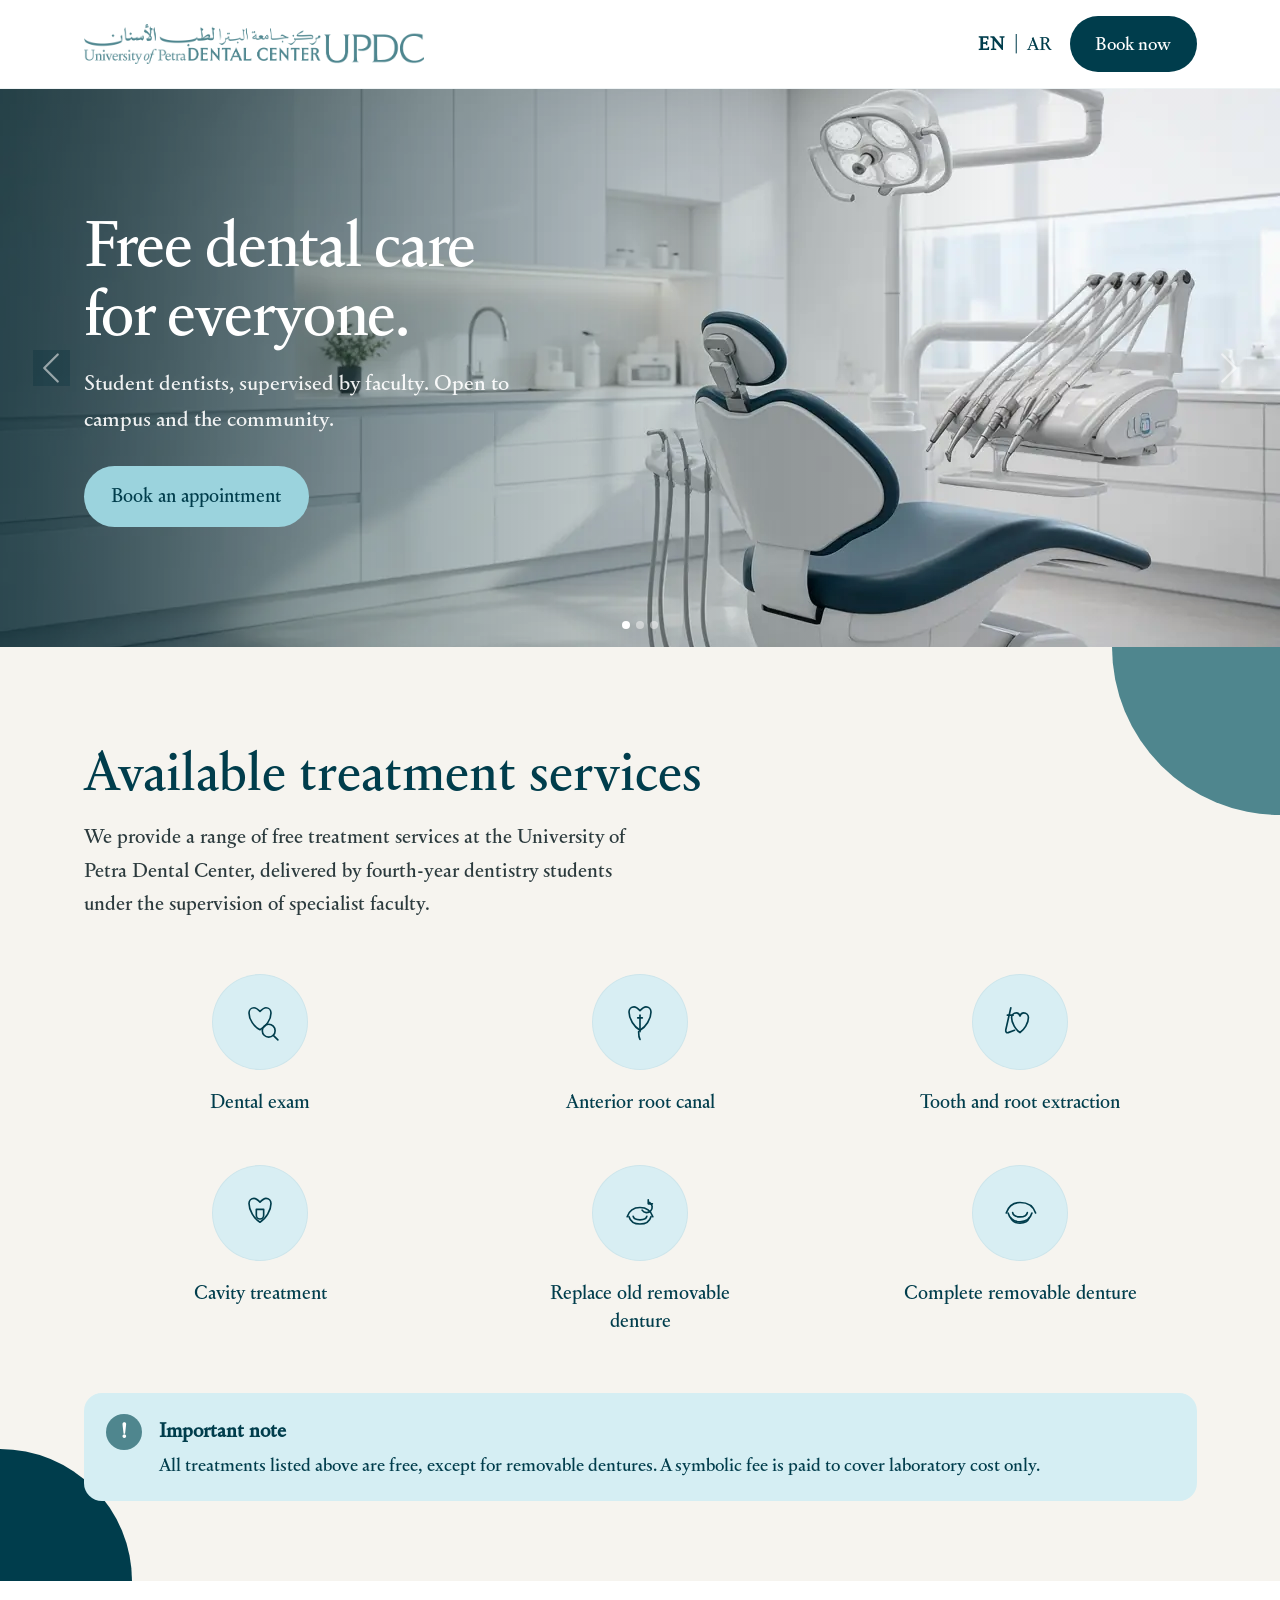
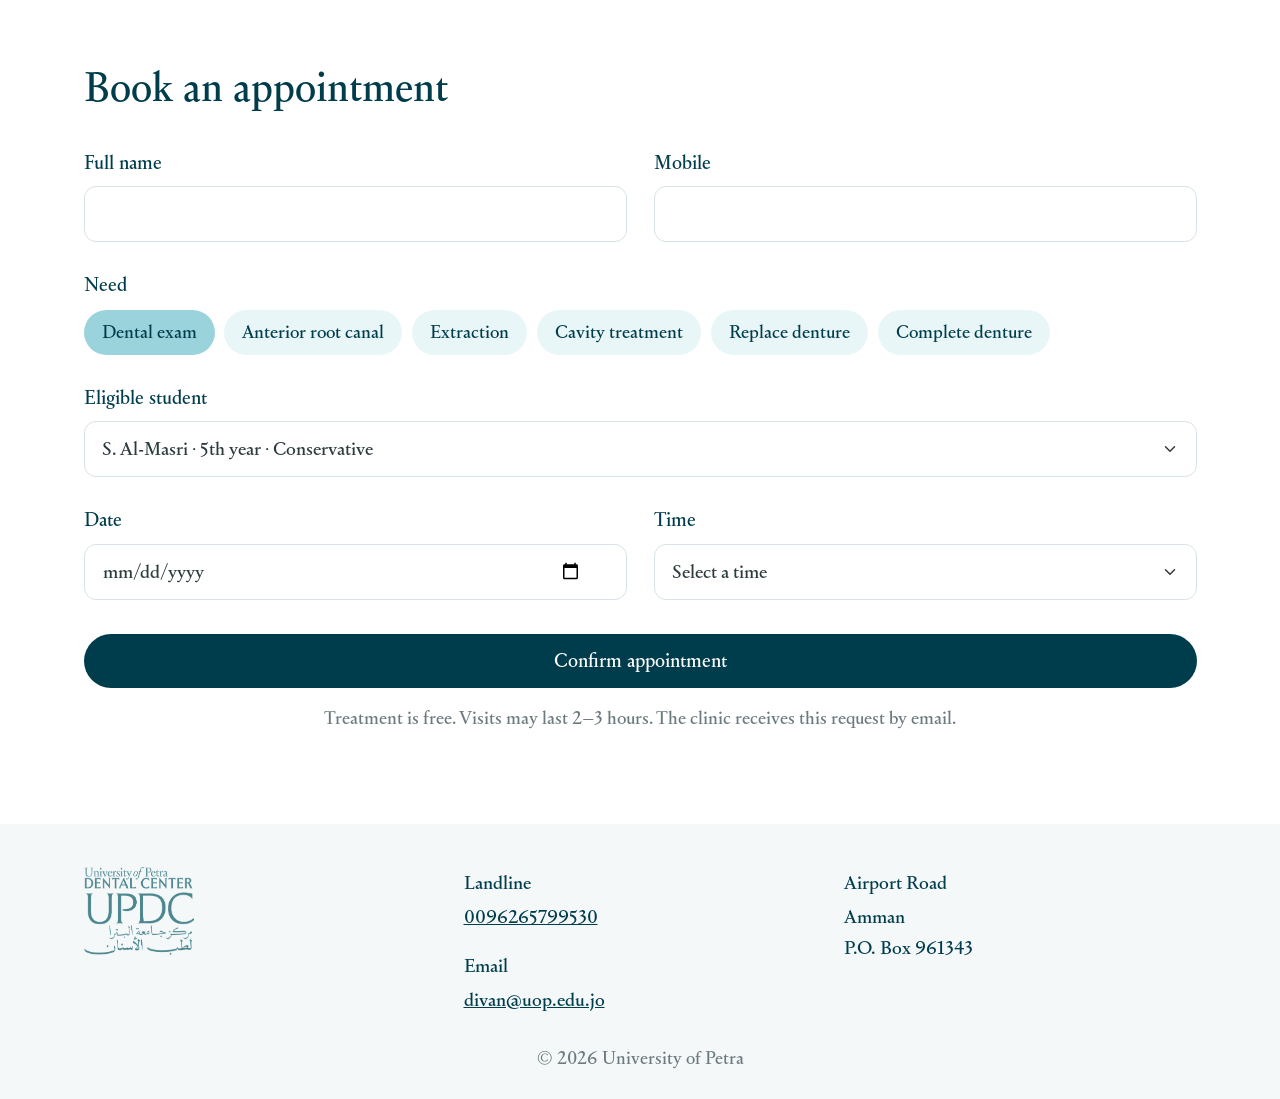
==== index.html @ 1d47e34f "Add clinic services section and send bookings to the faculty inbox." ====
<!DOCTYPE html>
<html lang="en">
  <head>
    <meta charset="utf-8" />
    <meta name="viewport" content="width=device-width, initial-scale=1" />
    <title>University of Petra Dental Center | Book a free appointment</title>
    <meta
      name="description"
      content="Book a free appointment at the University of Petra Dental Center. Eligible dentistry students treat patients under faculty supervision."
    />
    <link rel="icon" href="assets/images/favicon.png" type="image/png" />
    <link rel="preload" as="image" href="assets/images/slide-1.webp" type="image/webp" />
    <link rel="preload" as="font" href="assets/fonts/A2Mazarin-Regular.otf" type="font/otf" crossorigin />
    <link rel="stylesheet" href="vendor/bootstrap.min.css" />
    <link rel="stylesheet" href="css/style.css" />
  </head>
  <body>
    <a class="visually-hidden-focusable" href="#book">Skip to booking</a>
    <header class="site-header">
      <div class="container header-inner d-flex align-items-center justify-content-between gap-3">
        <a class="brand" href="index.html" aria-label="University of Petra Dental Center">
          <img src="assets/images/logo-wide.png" width="340" height="40" alt="UPDC University of Petra Dental Center" />
        </a>
        <div class="d-flex align-items-center gap-3">
          <nav class="lang-switch" aria-label="Language">
            <a href="index.html" hreflang="en" aria-current="true">EN</a>
            <span aria-hidden="true">|</span>
            <a href="ar/index.html" hreflang="ar" lang="ar">AR</a>
          </nav>
          <a class="btn-book" href="#book">Book now</a>
        </div>
      </div>
    </header>

    <section class="hero" aria-label="Clinic highlights">
      <div id="clinicSlider" class="carousel slide" data-bs-ride="carousel" data-bs-interval="6500">
        <div class="carousel-indicators">
          <button type="button" data-bs-target="#clinicSlider" data-bs-slide-to="0" class="active" aria-current="true" aria-label="Slide 1"></button>
          <button type="button" data-bs-target="#clinicSlider" data-bs-slide-to="1" aria-label="Slide 2"></button>
          <button type="button" data-bs-target="#clinicSlider" data-bs-slide-to="2" aria-label="Slide 3"></button>
        </div>
        <div class="carousel-inner">
          <div class="carousel-item active">
            <div class="hero-slide">
              <picture>
                <source srcset="assets/images/slide-1.webp" type="image/webp" />
                <img src="assets/images/slide-1.jpg" width="1280" height="720" alt="Dental chair in the University of Petra training clinic" fetchpriority="high" />
              </picture>
            </div>
          </div>
          <div class="carousel-item">
            <div class="hero-slide">
              <picture>
                <source srcset="assets/images/slide-2.webp" type="image/webp" />
                <img src="assets/images/slide-2.jpg" width="1280" height="720" alt="Teaching clinic with a row of dental chairs" loading="lazy" />
              </picture>
            </div>
          </div>
          <div class="carousel-item">
            <div class="hero-slide">
              <picture>
                <source srcset="assets/images/slide-3.webp" type="image/webp" />
                <img src="assets/images/slide-3.jpg" width="1280" height="720" alt="Close view of a modern dental treatment bay" loading="lazy" />
              </picture>
            </div>
          </div>
        </div>
        <button class="carousel-control-prev" type="button" data-bs-target="#clinicSlider" data-bs-slide="prev">
          <span class="carousel-control-prev-icon" aria-hidden="true"></span>
          <span class="visually-hidden">Previous</span>
        </button>
        <button class="carousel-control-next" type="button" data-bs-target="#clinicSlider" data-bs-slide="next">
          <span class="carousel-control-next-icon" aria-hidden="true"></span>
          <span class="visually-hidden">Next</span>
        </button>
      </div>
      <div class="hero-overlay" aria-hidden="true"></div>
      <div class="hero-copy">
        <div class="container">
          <h1>Free dental care for everyone.</h1>
          <p>Student dentists, supervised by faculty. Open to campus and the community.</p>
          <div class="hero-actions">
            <a class="btn-ice" href="#book">Book an appointment</a>
          </div>
        </div>
      </div>
    </section>

    <section class="services" id="services" aria-labelledby="servicesTitle">
      <div class="container">
        <h2 class="services-title" id="servicesTitle">Available treatment services</h2>
        <p class="services-lead">
          We provide a range of free treatment services at the University of Petra Dental Center,
          delivered by fourth-year dentistry students under the supervision of specialist faculty.
        </p>
        <div class="row g-4">
          <div class="col-6 col-md-4">
            <article class="service-card">
              <div class="service-icon" aria-hidden="true">
                <svg viewBox="0 0 48 48" fill="none" stroke="currentColor" stroke-width="1.8" stroke-linecap="round" stroke-linejoin="round">
                  <path d="M17.5 8.5c-3.1 0-5.5 2.5-5.5 5.6 0 7 5.4 15.2 12 18.4 6.6-3.2 12-11.4 12-18.4 0-3.1-2.4-5.6-5.5-5.6-2.3 0-3.8 1.3-6.5 4-2.7-2.7-4.2-4-6.5-4z" />
                  <circle cx="33.5" cy="33.5" r="7" />
                  <path d="m38.5 38.5 5 5" />
                </svg>
              </div>
              <h3>Dental exam</h3>
            </article>
          </div>
          <div class="col-6 col-md-4">
            <article class="service-card">
              <div class="service-icon" aria-hidden="true">
                <svg viewBox="0 0 48 48" fill="none" stroke="currentColor" stroke-width="1.8" stroke-linecap="round" stroke-linejoin="round">
                  <path d="M17.5 7.5c-3.1 0-5.5 2.5-5.5 5.6 0 7.4 5.6 16.4 12 19.9 6.4-3.5 12-12.5 12-19.9 0-3.1-2.4-5.6-5.5-5.6-2.3 0-3.8 1.3-6.5 4-2.7-2.7-4.2-4-6.5-4z" />
                  <path d="M24 16.5v18" />
                  <path d="M21.5 19.5h5" />
                  <path d="M22.5 34.5c0 3.2.4 6.5 1.5 8.5" />
                </svg>
              </div>
              <h3>Anterior root canal</h3>
            </article>
          </div>
          <div class="col-6 col-md-4">
            <article class="service-card">
              <div class="service-icon" aria-hidden="true">
                <svg viewBox="0 0 48 48" fill="none" stroke="currentColor" stroke-width="1.8" stroke-linecap="round" stroke-linejoin="round">
                  <path d="M20 14c-3 0-5.2 2.3-5.2 5.2 0 6.2 4.6 13.4 9.2 16.3 4.6-2.9 9.2-10.1 9.2-16.3 0-2.9-2.2-5.2-5.2-5.2-2 0-3.4 1.1-4 3.5-.6-2.4-2-3.5-4-3.5z" />
                  <path d="M14 8.5 8.5 32.5c-.5 2.2.8 3.5 2.6 3.1L18 33" />
                  <path d="M10.2 16.5h6.3" />
                </svg>
              </div>
              <h3>Tooth and root extraction</h3>
            </article>
          </div>
          <div class="col-6 col-md-4">
            <article class="service-card">
              <div class="service-icon" aria-hidden="true">
                <svg viewBox="0 0 48 48" fill="none" stroke="currentColor" stroke-width="1.8" stroke-linecap="round" stroke-linejoin="round">
                  <path d="M17.5 8c-3.1 0-5.5 2.5-5.5 5.6 0 7.4 5.6 16.8 12 20.4 6.4-3.6 12-13 12-20.4C36 10.5 33.6 8 30.5 8c-2.3 0-3.8 1.3-6.5 4.1C21.3 9.3 19.8 8 17.5 8z" />
                  <path d="M20 20h8v6.5a4 4 0 0 1-8 0V20z" />
                </svg>
              </div>
              <h3>Cavity treatment</h3>
            </article>
          </div>
          <div class="col-6 col-md-4">
            <article class="service-card">
              <div class="service-icon" aria-hidden="true">
                <svg viewBox="0 0 48 48" fill="none" stroke="currentColor" stroke-width="1.8" stroke-linecap="round" stroke-linejoin="round">
                  <path d="M10 28c2.2-6.5 6.2-10 14-10s11.8 3.5 14 10" />
                  <path d="M12 28c1.4 4.8 4.6 8 12 8s10.6-3.2 12-8" />
                  <path d="M16.5 27.5c.4 2.4 2.2 4 7.5 4s7.1-1.6 7.5-4" />
                  <path d="M34.5 12.5a6 6 0 1 1-8.2 8.4" />
                  <path d="M33 9.5v4.5h4.5" />
                </svg>
              </div>
              <h3>Replace old removable denture</h3>
            </article>
          </div>
          <div class="col-6 col-md-4">
            <article class="service-card">
              <div class="service-icon" aria-hidden="true">
                <svg viewBox="0 0 48 48" fill="none" stroke="currentColor" stroke-width="1.8" stroke-linecap="round" stroke-linejoin="round">
                  <path d="M9 24c2.4-7.4 7-11.5 15-11.5S38.6 16.6 41 24" />
                  <path d="M11 24c1.6 5.6 5.2 9.5 13 9.5s11.4-3.9 13-9.5" />
                  <path d="M16 23.5c.5 2.8 2.6 4.7 8 4.7s7.5-1.9 8-4.7" />
                  <path d="M14 29.5c1.2 3.3 4.2 5.5 10 5.5s8.8-2.2 10-5.5" />
                </svg>
              </div>
              <h3>Complete removable denture</h3>
            </article>
          </div>
        </div>
        <aside class="services-note" role="note">
          <span class="note-mark" aria-hidden="true">!</span>
          <div>
            <strong>Important note</strong>
            <p>All treatments listed above are free, except for removable dentures. A symbolic fee is paid to cover laboratory cost only.</p>
          </div>
        </aside>
      </div>
    </section>

    <section class="book" id="book">
      <div class="container">
        <h2>Book an appointment</h2>
        <form id="booking-form" class="needs-validation" novalidate>
          <input class="visually-hidden" type="text" name="_honey" tabindex="-1" autocomplete="off" aria-hidden="true" />
          <div class="row g-4">
            <div class="col-md-6">
              <label class="form-label" for="fullName">Full name</label>
              <input class="form-control" id="fullName" name="fullName" type="text" autocomplete="name" required />
              <div class="invalid-feedback">Please enter your full name.</div>
            </div>
            <div class="col-md-6">
              <label class="form-label" for="mobile">Mobile</label>
              <input class="form-control" id="mobile" name="mobile" type="tel" inputmode="tel" autocomplete="tel" required />
              <div class="invalid-feedback">Please enter a mobile number.</div>
            </div>
            <div class="col-12">
              <p class="form-label mb-2">Need</p>
              <div class="need-group" role="radiogroup" aria-label="Treatment need">
                <label class="need-chip">
                  <input type="radio" name="need" value="exam" checked />
                  <span>Dental exam</span>
                </label>
                <label class="need-chip">
                  <input type="radio" name="need" value="rootcanal" />
                  <span>Anterior root canal</span>
                </label>
                <label class="need-chip">
                  <input type="radio" name="need" value="extraction" />
                  <span>Extraction</span>
                </label>
                <label class="need-chip">
                  <input type="radio" name="need" value="cavities" />
                  <span>Cavity treatment</span>
                </label>
                <label class="need-chip">
                  <input type="radio" name="need" value="denture_replace" />
                  <span>Replace denture</span>
                </label>
                <label class="need-chip">
                  <input type="radio" name="need" value="denture_full" />
                  <span>Complete denture</span>
                </label>
              </div>
              <p class="denture-note" id="denture-note" hidden>
                Removable dentures are not fully free. A symbolic laboratory fee applies.
              </p>
            </div>
            <div class="col-12">
              <label class="form-label" for="student">Eligible student</label>
              <select class="form-select" id="student" name="student" required></select>
            </div>
            <div class="col-md-6">
              <label class="form-label" for="date">Date</label>
              <input class="form-control" id="date" name="date" type="date" required />
              <div class="invalid-feedback">Please choose a date.</div>
            </div>
            <div class="col-md-6">
              <label class="form-label" for="time">Time</label>
              <select class="form-select" id="time" name="time" required>
                <option value="">Select a time</option>
                <option>09:30</option>
                <option>11:00</option>
                <option>12:30</option>
                <option>13:30</option>
                <option>15:00</option>
              </select>
              <div class="invalid-feedback">Please choose a time.</div>
            </div>
            <div class="col-12">
              <button class="btn-confirm" type="submit">Confirm appointment</button>
              <p class="form-note">Treatment is free. Visits may last 2–3 hours. The clinic receives this request by email.</p>
              <p class="submit-error" id="submit-error" hidden>
                We could not send the request. Please call the clinic on 0096265799530.
              </p>
            </div>
          </div>
        </form>
      </div>
    </section>

    <footer class="site-footer">
      <div class="container">
        <div class="row gy-4 align-items-start">
          <div class="col-md-4">
            <img class="footer-logo" src="assets/images/logo-lockup.png" width="140" height="111" alt="UPDC" />
          </div>
          <div class="col-md-4">
            <span class="footer-label">Landline</span>
            <a href="tel:+96265799530">0096265799530</a><br />
            <span class="footer-label mt-3">Email</span>
            <a href="mailto:divan@uop.edu.jo">divan@uop.edu.jo</a>
          </div>
          <div class="col-md-4">
            <span class="footer-label">Airport Road</span>
            Amman<br />
            P.O. Box 961343
          </div>
        </div>
        <p class="footer-copy">© <span data-year>2026</span> University of Petra</p>
      </div>
    </footer>

    <div class="modal fade success-modal" id="successModal" tabindex="-1" aria-labelledby="successTitle" aria-hidden="true">
      <div class="modal-dialog modal-dialog-centered">
        <div class="modal-content">
          <div class="modal-body">
            <div class="success-mark" aria-hidden="true">
              <svg viewBox="0 0 48 48" fill="none" stroke="currentColor" stroke-width="2.4" stroke-linecap="round" stroke-linejoin="round">
                <circle cx="24" cy="24" r="16" />
                <path d="m16.5 24.5 5 5 10-11" />
              </svg>
            </div>
            <h2 id="successTitle">Your appointment is set</h2>
            <p>The clinic will contact you to confirm the appointment.</p>
            <button class="btn-success-close" type="button" data-bs-dismiss="modal">Done</button>
          </div>
        </div>
      </div>
    </div>

    <script src="vendor/bootstrap.bundle.min.js" defer></script>
    <script src="js/main.js" defer></script>
  </body>
</html>
---- css/style.css ----
:root {
  --teal: #4f868e;
  --teal-deep: #003d4c;
  --ice: #9bd3dd;
  --ice-soft: #e8f6f8;
  --ink: #161616;
  --text: #2b3a3d;
  --muted: #6b7a7e;
  --line: #d7e3e6;
  --paper: #ffffff;
  --wash: #f4f8f9;
  --radius: 999px;
  --shadow: 0 10px 30px rgba(0, 61, 76, 0.08);
  --header-h: 88px;
  --font: "A2 Mazarin", "Segoe UI", Tahoma, sans-serif;
  --serif: "A2 Mazarin", Georgia, "Times New Roman", serif;
  --arabic: "29LT Idris", "Helvetica Neue LT Arabic", Tahoma, sans-serif;
}

@font-face {
  font-family: "A2 Mazarin";
  src: url("../assets/fonts/A2Mazarin-Regular.otf") format("opentype");
  font-weight: 400;
  font-style: normal;
  font-display: swap;
}

@font-face {
  font-family: "A2 Mazarin";
  src: url("../assets/fonts/A2Mazarin-LightItalic.otf") format("opentype");
  font-weight: 300;
  font-style: italic;
  font-display: swap;
}

@font-face {
  font-family: "29LT Idris";
  src: url("../assets/fonts/29LTIdris-Light.ttf") format("truetype");
  font-weight: 300;
  font-style: normal;
  font-display: swap;
}

*,
*::before,
*::after {
  box-sizing: border-box;
}

html {
  scroll-behavior: smooth;
  font-size: 18px;
}

body {
  margin: 0;
  color: var(--text);
  background: var(--paper);
  font-family: var(--font);
  font-size: 1.05rem;
  line-height: 1.65;
}

[dir="rtl"] body,
[dir="rtl"] {
  font-family: var(--arabic), var(--font);
}

img {
  max-width: 100%;
  height: auto;
}

a {
  color: inherit;
}

.site-header {
  position: sticky;
  top: 0;
  z-index: 40;
  min-height: var(--header-h);
  background: #fff;
  border-bottom: 1px solid #eef3f4;
}

.header-inner {
  min-height: var(--header-h);
}

.brand {
  display: inline-flex;
  align-items: center;
  text-decoration: none;
}

.brand img {
  height: 40px;
  width: auto;
  max-width: min(420px, 52vw);
  display: block;
  object-fit: contain;
}

.lang-switch {
  display: inline-flex;
  align-items: center;
  gap: 0.45rem;
  color: var(--teal-deep);
  font-size: 1.02rem;
  letter-spacing: 0.04em;
}

.lang-switch a {
  text-decoration: none;
  color: var(--teal-deep);
}

.lang-switch a[aria-current="true"] {
  font-weight: 600;
}

.btn-book {
  background: var(--teal-deep);
  color: #fff;
  border: 0;
  border-radius: var(--radius);
  padding: 0.72rem 1.4rem;
  font-size: 1.02rem;
  text-decoration: none;
  display: inline-flex;
  align-items: center;
  justify-content: center;
  white-space: nowrap;
}

.btn-book:hover,
.btn-book:focus {
  background: #002833;
  color: #fff;
}

.btn-ice {
  background: var(--ice);
  color: var(--teal-deep);
  border: 0;
  border-radius: var(--radius);
  padding: 0.8rem 1.55rem;
  font-size: 1.08rem;
  text-decoration: none;
  display: inline-flex;
}

.btn-ice:hover {
  background: #b7e0e7;
  color: var(--teal-deep);
}

.btn-deep {
  background: var(--teal-deep);
  color: #fff;
  border: 0;
  border-radius: var(--radius);
  padding: 0.75rem 1.4rem;
  text-decoration: none;
  display: inline-flex;
}

.btn-deep:hover {
  background: #002833;
  color: #fff;
}

.hero {
  position: relative;
  color: #fff;
  background: var(--teal-deep);
}

.hero-slide {
  min-height: clamp(420px, 62vh, 640px);
}

.hero-slide img {
  width: 100%;
  height: clamp(420px, 62vh, 640px);
  object-fit: cover;
  object-position: 70% center;
}

.hero-overlay {
  position: absolute;
  inset: 0;
  background: linear-gradient(90deg, rgba(0, 45, 56, 0.58) 0%, rgba(0, 45, 56, 0.22) 48%, rgba(0, 45, 56, 0.02) 78%);
  pointer-events: none;
}

[dir="rtl"] .hero-overlay {
  background: linear-gradient(270deg, rgba(0, 45, 56, 0.58) 0%, rgba(0, 45, 56, 0.22) 48%, rgba(0, 45, 56, 0.02) 78%);
}

.hero-copy {
  position: absolute;
  inset: 0;
  display: flex;
  align-items: center;
  z-index: 2;
  pointer-events: none;
}

.hero-copy .container,
.hero-copy a,
.hero-copy button {
  pointer-events: auto;
}

.hero h1 {
  font-family: var(--serif);
  font-weight: 400;
  font-size: clamp(2.2rem, 5vw, 4.2rem);
  line-height: 1.08;
  max-width: 11ch;
  letter-spacing: -0.02em;
  margin: 0 0 1rem;
}

[dir="rtl"] .hero h1 {
  font-family: var(--arabic);
  max-width: 14ch;
}

.hero p {
  max-width: 36ch;
  font-size: clamp(1.08rem, 1.7vw, 1.28rem);
  opacity: 0.92;
  margin-bottom: 1.6rem;
}

.hero-actions {
  display: flex;
  flex-wrap: wrap;
  gap: 0.75rem;
}

.carousel-indicators [data-bs-target] {
  width: 8px;
  height: 8px;
  border-radius: 50%;
  background: #fff;
  opacity: 0.45;
  border: 0;
}

.carousel-indicators .active {
  opacity: 1;
}

.carousel-control-next,
.carousel-control-prev {
  width: 8%;
}

.services {
  position: relative;
  background: #f6f4ef;
  padding: 5.2rem 0 4.4rem;
  overflow: hidden;
  scroll-margin-top: calc(var(--header-h) + 12px);
}

.services::before,
.services::after {
  content: "";
  position: absolute;
  pointer-events: none;
}

.services::before {
  top: 0;
  right: 0;
  width: min(168px, 26vw);
  height: min(168px, 26vw);
  background: var(--teal);
  border-bottom-left-radius: 100%;
}

.services::after {
  bottom: 0;
  left: 0;
  width: min(132px, 22vw);
  height: min(132px, 22vw);
  background: var(--teal-deep);
  border-top-right-radius: 100%;
}

.services .container {
  position: relative;
  z-index: 1;
}

.services-title {
  font-family: var(--serif);
  font-weight: 400;
  font-size: clamp(2rem, 4.2vw, 3.15rem);
  color: var(--teal-deep);
  line-height: 1.15;
  margin: 0 0 1rem;
}

[dir="rtl"] .services-title {
  font-family: var(--arabic);
  padding-right: min(72px, 12vw);
}

.services-lead {
  max-width: 46ch;
  color: var(--text);
  font-size: 1.12rem;
  margin-bottom: 2.6rem;
}

[dir="rtl"] .services-lead {
  padding-right: min(72px, 12vw);
}

.service-card {
  text-align: center;
  padding: 0.4rem 0.6rem 0.8rem;
}

.service-icon {
  width: 96px;
  height: 96px;
  margin: 0 auto 1rem;
  border-radius: 50%;
  background: #d8eef3;
  color: var(--teal-deep);
  display: grid;
  place-items: center;
  box-shadow: inset 0 0 0 1px rgba(79, 134, 142, 0.08);
}

.service-icon svg {
  width: 44px;
  height: 44px;
}

.service-card h3 {
  font-size: 1.08rem;
  font-weight: 400;
  color: var(--teal-deep);
  line-height: 1.45;
  margin: 0 auto;
  max-width: 22ch;
}

.services-note {
  display: flex;
  align-items: flex-start;
  gap: 0.95rem;
  margin-top: 2.4rem;
  padding: 1.15rem 1.25rem;
  background: #d5eef3;
  border-radius: 18px;
  color: var(--teal-deep);
}

.note-mark {
  flex: 0 0 auto;
  width: 36px;
  height: 36px;
  border-radius: 50%;
  background: var(--teal);
  color: #fff;
  display: grid;
  place-items: center;
  font-size: 1.15rem;
  font-weight: 700;
  line-height: 1;
}

.services-note strong {
  display: block;
  font-size: 1.12rem;
  margin-bottom: 0.2rem;
}

.services-note p {
  margin: 0;
  font-size: 1.02rem;
}

.book {
  padding: 4.5rem 0 4rem;
  scroll-margin-top: calc(var(--header-h) + 12px);
}

.book h2 {
  font-family: var(--serif);
  font-weight: 400;
  font-size: clamp(1.95rem, 3.2vw, 2.55rem);
  color: var(--teal-deep);
  margin-bottom: 2rem;
}

[dir="rtl"] .book h2 {
  font-family: var(--arabic);
}

.form-label {
  color: var(--teal-deep);
  font-size: 1.08rem;
  margin-bottom: 0.4rem;
}

.form-control,
.form-select {
  border: 1px solid var(--line);
  border-radius: 12px;
  min-height: 52px;
  padding: 0.72rem 1rem;
  color: var(--text);
  font-size: 1.05rem;
}

.form-select {
  padding-right: 2.7rem;
  padding-left: 0.95rem;
  background-position: right 0.95rem center;
  background-repeat: no-repeat;
  background-size: 16px 12px;
  text-overflow: ellipsis;
  white-space: nowrap;
}

[dir="rtl"] .form-select {
  padding-right: 0.95rem;
  padding-left: 2.7rem;
  background-position: left 0.95rem center;
}

input[type="date"] {
  padding-inline-end: 2.4rem;
}

[dir="rtl"] input[type="date"] {
  direction: rtl;
  text-align: right;
}

.form-control:focus,
.form-select:focus {
  border-color: var(--teal);
  box-shadow: 0 0 0 3px rgba(79, 134, 142, 0.18);
}

.need-group {
  display: flex;
  flex-wrap: wrap;
  gap: 0.55rem;
}

.need-chip {
  position: relative;
}

.need-chip input {
  position: absolute;
  opacity: 0;
  pointer-events: none;
}

.need-chip span {
  display: inline-flex;
  align-items: center;
  min-height: 42px;
  padding: 0.4rem 1rem;
  border-radius: var(--radius);
  background: var(--ice-soft);
  color: var(--teal-deep);
  cursor: pointer;
  user-select: none;
  font-size: 1.02rem;
}

.need-chip input:checked + span,
.need-chip input:focus-visible + span {
  background: var(--ice);
}

.btn-confirm {
  width: 100%;
  background: var(--teal-deep);
  color: #fff;
  border: 0;
  border-radius: var(--radius);
  min-height: 54px;
  margin-top: 0.4rem;
  font-size: 1.08rem;
}

.btn-confirm.is-busy {
  opacity: 0.72;
  pointer-events: none;
}

.btn-confirm:hover {
  background: #002833;
  color: #fff;
}

.form-note,
.denture-note {
  color: var(--muted);
  text-align: center;
  margin-top: 0.85rem;
  font-size: 1.02rem;
}

.denture-note {
  text-align: start;
  color: var(--teal-deep);
  background: var(--ice-soft);
  border-radius: 12px;
  padding: 0.7rem 0.9rem;
  margin-top: 0.75rem;
}

.submit-error {
  margin-top: 0.9rem;
  color: #8a2b2b;
  background: #fbeeee;
  border-radius: 12px;
  padding: 0.75rem 0.95rem;
  font-size: 1.02rem;
}

.alert-success {
  border: 0;
  background: var(--ice-soft);
  color: var(--teal-deep);
}

.site-footer {
  background: var(--wash);
  padding: 2.4rem 0 1.4rem;
  color: var(--teal-deep);
}

.footer-logo {
  height: 88px;
  width: auto;
}

.footer-label {
  display: block;
  margin-bottom: 0.15rem;
  font-size: 1.05rem;
}

.footer-copy {
  text-align: center;
  color: var(--muted);
  margin: 1.6rem 0 0;
  font-size: 1rem;
}

.modal-content {
  border: 0;
  border-radius: 22px;
}

.success-modal .modal-content {
  text-align: center;
  padding: 1.6rem 1.4rem 1.8rem;
}

.success-mark {
  width: 78px;
  height: 78px;
  margin: 0.2rem auto 1.15rem;
  border-radius: 50%;
  background: var(--ice-soft);
  color: var(--teal-deep);
  display: grid;
  place-items: center;
}

.success-mark svg {
  width: 36px;
  height: 36px;
}

.success-modal h2 {
  font-family: var(--serif);
  font-size: 1.7rem;
  color: var(--teal-deep);
  margin: 0 0 0.65rem;
}

[dir="rtl"] .success-modal h2 {
  font-family: var(--arabic);
}

.success-modal p {
  margin: 0 auto 1.4rem;
  max-width: 34ch;
  font-size: 1.08rem;
  color: var(--text);
}

.btn-success-close {
  min-width: 9rem;
  background: var(--teal-deep);
  color: #fff;
  border: 0;
  border-radius: var(--radius);
  min-height: 48px;
  padding: 0.55rem 1.4rem;
  font-size: 1.05rem;
}

.btn-success-close:hover {
  background: #002833;
  color: #fff;
}

@media (max-width: 767.98px) {
  .brand img {
    height: 32px;
    max-width: 48vw;
  }

  html {
    font-size: 17px;
  }

  .btn-book {
    padding: 0.55rem 1rem;
    font-size: 0.98rem;
  }

  .service-icon {
    width: 82px;
    height: 82px;
  }

  .service-card h3 {
    font-size: 1rem;
  }

  .hero-slide img,
  .hero-slide {
    min-height: 460px;
    height: 460px;
  }

  .hero h1 {
    max-width: 14ch;
  }

  .book {
    padding: 2.6rem 0 2.4rem;
  }

  .services {
    padding: 3.2rem 0 2.8rem;
  }
}

@media (max-width: 399.98px) {
  .header-inner {
    gap: 0.4rem;
  }

  .brand img {
    height: 26px;
    max-width: 44vw;
  }

  .hero-slide img,
  .hero-slide {
    min-height: 520px;
    height: 520px;
  }

  .hero-copy .container {
    padding-bottom: 2rem;
  }

  .hero-actions {
    flex-direction: column;
    align-items: flex-start;
  }
}
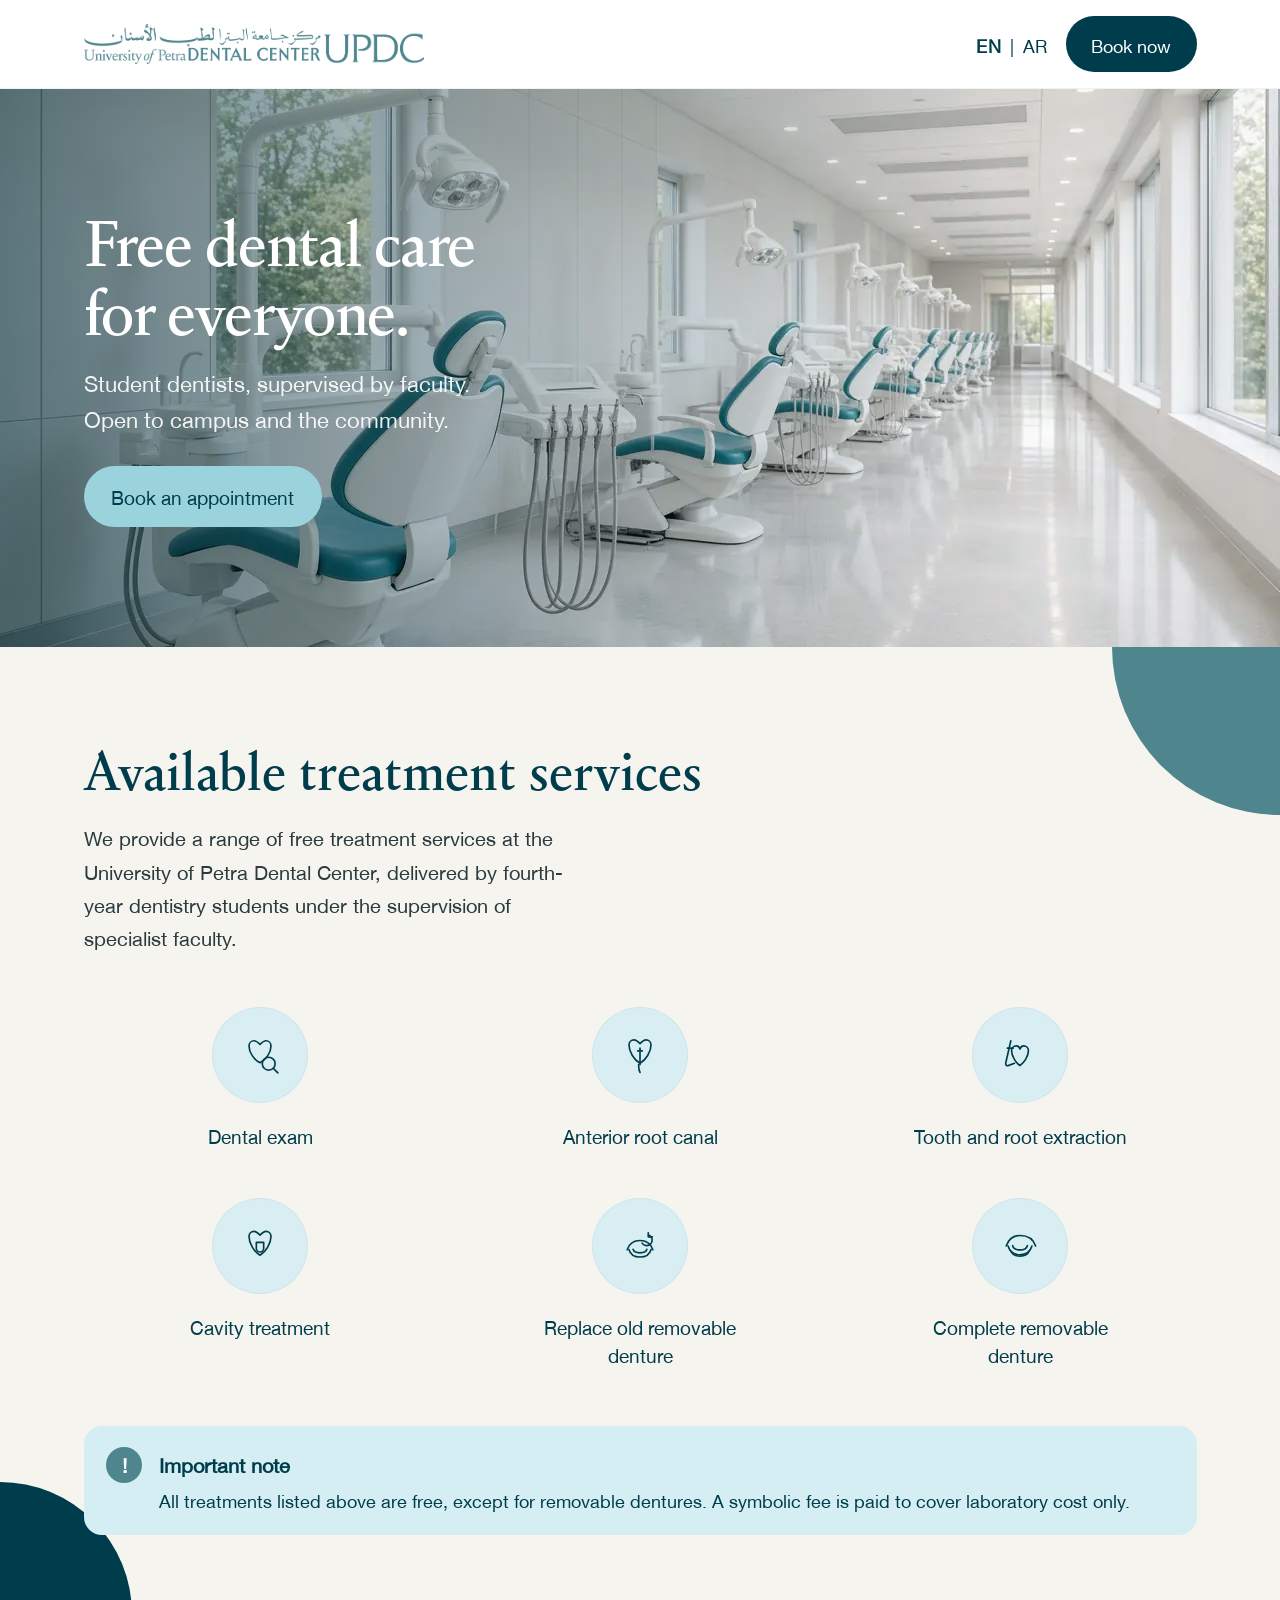
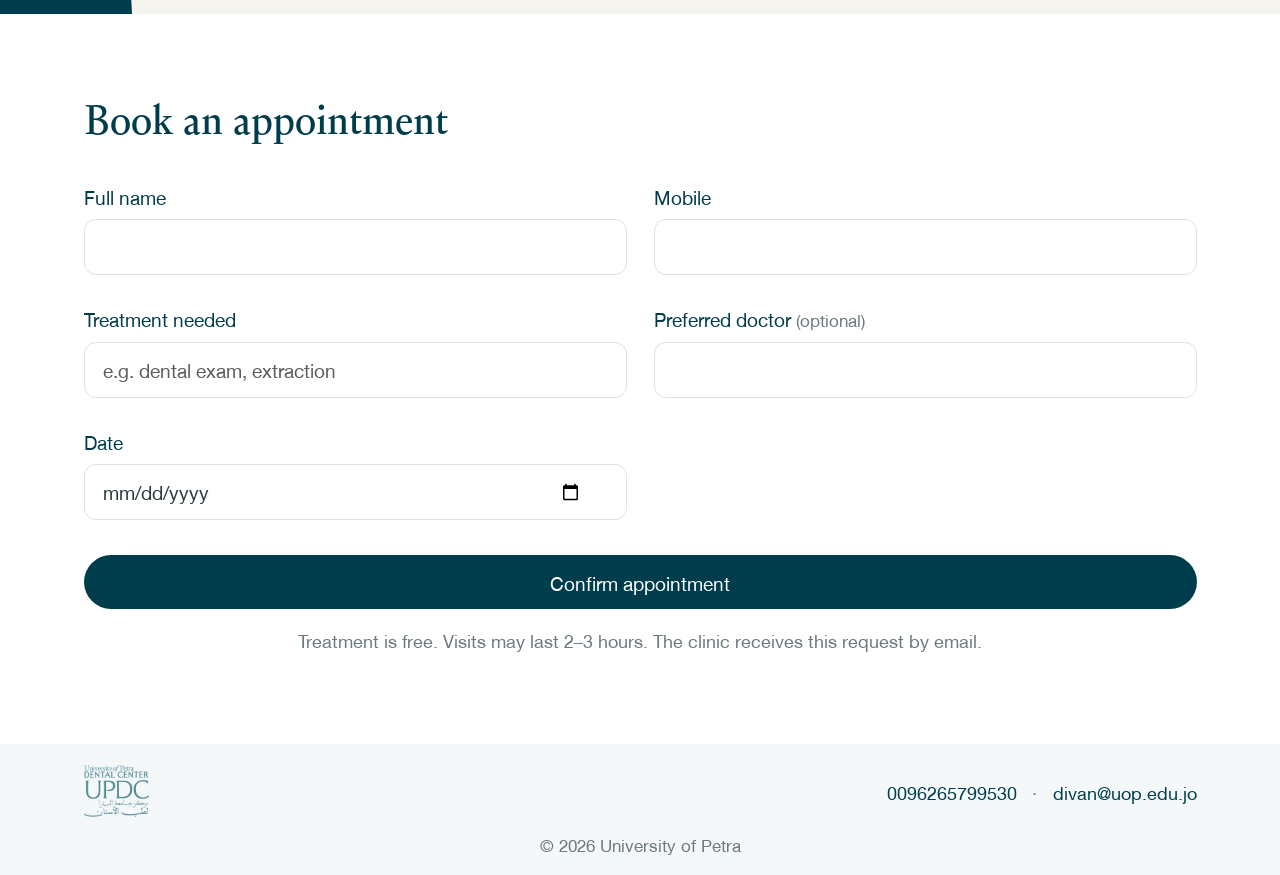
==== commit fab65cad: "Simplify booking form, use Helvetica for body type, and enlarge copy on wide screens." ====
--- a/index.html
+++ b/index.html
@@ -9,8 +9,9 @@
       content="Book a free appointment at the University of Petra Dental Center. Eligible dentistry students treat patients under faculty supervision."
     />
     <link rel="icon" href="assets/images/favicon.png" type="image/png" />
-    <link rel="preload" as="image" href="assets/images/slide-1.webp" type="image/webp" />
+    <link rel="preload" as="image" href="assets/images/slide-2.webp" type="image/webp" />
     <link rel="preload" as="font" href="assets/fonts/A2Mazarin-Regular.otf" type="font/otf" crossorigin />
+    <link rel="preload" as="font" href="assets/fonts/HelveticaNeueLTArabic.ttf" type="font/ttf" crossorigin />
     <link rel="stylesheet" href="vendor/bootstrap.min.css" />
     <link rel="stylesheet" href="css/style.css" />
   </head>
@@ -33,46 +34,11 @@
     </header>
 
     <section class="hero" aria-label="Clinic highlights">
-      <div id="clinicSlider" class="carousel slide" data-bs-ride="carousel" data-bs-interval="6500">
-        <div class="carousel-indicators">
-          <button type="button" data-bs-target="#clinicSlider" data-bs-slide-to="0" class="active" aria-current="true" aria-label="Slide 1"></button>
-          <button type="button" data-bs-target="#clinicSlider" data-bs-slide-to="1" aria-label="Slide 2"></button>
-          <button type="button" data-bs-target="#clinicSlider" data-bs-slide-to="2" aria-label="Slide 3"></button>
-        </div>
-        <div class="carousel-inner">
-          <div class="carousel-item active">
-            <div class="hero-slide">
-              <picture>
-                <source srcset="assets/images/slide-1.webp" type="image/webp" />
-                <img src="assets/images/slide-1.jpg" width="1280" height="720" alt="Dental chair in the University of Petra training clinic" fetchpriority="high" />
-              </picture>
-            </div>
-          </div>
-          <div class="carousel-item">
-            <div class="hero-slide">
-              <picture>
-                <source srcset="assets/images/slide-2.webp" type="image/webp" />
-                <img src="assets/images/slide-2.jpg" width="1280" height="720" alt="Teaching clinic with a row of dental chairs" loading="lazy" />
-              </picture>
-            </div>
-          </div>
-          <div class="carousel-item">
-            <div class="hero-slide">
-              <picture>
-                <source srcset="assets/images/slide-3.webp" type="image/webp" />
-                <img src="assets/images/slide-3.jpg" width="1280" height="720" alt="Close view of a modern dental treatment bay" loading="lazy" />
-              </picture>
-            </div>
-          </div>
-        </div>
-        <button class="carousel-control-prev" type="button" data-bs-target="#clinicSlider" data-bs-slide="prev">
-          <span class="carousel-control-prev-icon" aria-hidden="true"></span>
-          <span class="visually-hidden">Previous</span>
-        </button>
-        <button class="carousel-control-next" type="button" data-bs-target="#clinicSlider" data-bs-slide="next">
-          <span class="carousel-control-next-icon" aria-hidden="true"></span>
-          <span class="visually-hidden">Next</span>
-        </button>
+      <div class="hero-slide">
+        <picture>
+          <source srcset="assets/images/slide-2.webp" type="image/webp" />
+          <img src="assets/images/slide-2.jpg" width="1280" height="720" alt="Teaching clinic with a row of dental chairs" fetchpriority="high" />
+        </picture>
       </div>
       <div class="hero-overlay" aria-hidden="true"></div>
       <div class="hero-copy">
@@ -196,58 +162,19 @@
               <input class="form-control" id="mobile" name="mobile" type="tel" inputmode="tel" autocomplete="tel" required />
               <div class="invalid-feedback">Please enter a mobile number.</div>
             </div>
-            <div class="col-12">
-              <p class="form-label mb-2">Need</p>
-              <div class="need-group" role="radiogroup" aria-label="Treatment need">
-                <label class="need-chip">
-                  <input type="radio" name="need" value="exam" checked />
-                  <span>Dental exam</span>
-                </label>
-                <label class="need-chip">
-                  <input type="radio" name="need" value="rootcanal" />
-                  <span>Anterior root canal</span>
-                </label>
-                <label class="need-chip">
-                  <input type="radio" name="need" value="extraction" />
-                  <span>Extraction</span>
-                </label>
-                <label class="need-chip">
-                  <input type="radio" name="need" value="cavities" />
-                  <span>Cavity treatment</span>
-                </label>
-                <label class="need-chip">
-                  <input type="radio" name="need" value="denture_replace" />
-                  <span>Replace denture</span>
-                </label>
-                <label class="need-chip">
-                  <input type="radio" name="need" value="denture_full" />
-                  <span>Complete denture</span>
-                </label>
-              </div>
-              <p class="denture-note" id="denture-note" hidden>
-                Removable dentures are not fully free. A symbolic laboratory fee applies.
-              </p>
-            </div>
-            <div class="col-12">
-              <label class="form-label" for="student">Eligible student</label>
-              <select class="form-select" id="student" name="student" required></select>
+            <div class="col-md-6">
+              <label class="form-label" for="treatment">Treatment needed</label>
+              <input class="form-control" id="treatment" name="treatment" type="text" placeholder="e.g. dental exam, extraction" required />
+              <div class="invalid-feedback">Please enter the treatment you need.</div>
+            </div>
+            <div class="col-md-6">
+              <label class="form-label" for="doctor">Preferred doctor <span class="optional-hint">(optional)</span></label>
+              <input class="form-control" id="doctor" name="doctor" type="text" autocomplete="off" />
             </div>
             <div class="col-md-6">
               <label class="form-label" for="date">Date</label>
               <input class="form-control" id="date" name="date" type="date" required />
               <div class="invalid-feedback">Please choose a date.</div>
-            </div>
-            <div class="col-md-6">
-              <label class="form-label" for="time">Time</label>
-              <select class="form-select" id="time" name="time" required>
-                <option value="">Select a time</option>
-                <option>09:30</option>
-                <option>11:00</option>
-                <option>12:30</option>
-                <option>13:30</option>
-                <option>15:00</option>
-              </select>
-              <div class="invalid-feedback">Please choose a time.</div>
             </div>
             <div class="col-12">
               <button class="btn-confirm" type="submit">Confirm appointment</button>
@@ -263,20 +190,12 @@
 
     <footer class="site-footer">
       <div class="container">
-        <div class="row gy-4 align-items-start">
-          <div class="col-md-4">
-            <img class="footer-logo" src="assets/images/logo-lockup.png" width="140" height="111" alt="UPDC" />
-          </div>
-          <div class="col-md-4">
-            <span class="footer-label">Landline</span>
-            <a href="tel:+96265799530">0096265799530</a><br />
-            <span class="footer-label mt-3">Email</span>
+        <div class="footer-bar">
+          <img class="footer-logo" src="assets/images/logo-lockup.png" width="90" height="72" alt="UPDC" />
+          <div class="footer-contact">
+            <a href="tel:+96265799530">0096265799530</a>
+            <span class="footer-sep" aria-hidden="true">·</span>
             <a href="mailto:divan@uop.edu.jo">divan@uop.edu.jo</a>
-          </div>
-          <div class="col-md-4">
-            <span class="footer-label">Airport Road</span>
-            Amman<br />
-            P.O. Box 961343
           </div>
         </div>
         <p class="footer-copy">© <span data-year>2026</span> University of Petra</p>
--- a/css/style.css
+++ b/css/style.css
@@ -12,9 +12,9 @@
   --radius: 999px;
   --shadow: 0 10px 30px rgba(0, 61, 76, 0.08);
   --header-h: 88px;
-  --font: "A2 Mazarin", "Segoe UI", Tahoma, sans-serif;
-  --serif: "A2 Mazarin", Georgia, "Times New Roman", serif;
-  --arabic: "29LT Idris", "Helvetica Neue LT Arabic", Tahoma, sans-serif;
+  --font: "Helvetica Neue LT Arabic", "Helvetica Neue", Helvetica, Arial, sans-serif;
+  --display: "A2 Mazarin", Georgia, "Times New Roman", serif;
+  --display-ar: "29LT Idris", "Helvetica Neue LT Arabic", Tahoma, sans-serif;
 }
 
 @font-face {
@@ -37,6 +37,14 @@
   font-family: "29LT Idris";
   src: url("../assets/fonts/29LTIdris-Light.ttf") format("truetype");
   font-weight: 300;
+  font-style: normal;
+  font-display: swap;
+}
+
+@font-face {
+  font-family: "Helvetica Neue LT Arabic";
+  src: url("../assets/fonts/HelveticaNeueLTArabic.ttf") format("truetype");
+  font-weight: 400;
   font-style: normal;
   font-display: swap;
 }
@@ -63,7 +71,7 @@
 
 [dir="rtl"] body,
 [dir="rtl"] {
-  font-family: var(--arabic), var(--font);
+  font-family: var(--font);
 }
 
 img {
@@ -185,7 +193,8 @@
   width: 100%;
   height: clamp(420px, 62vh, 640px);
   object-fit: cover;
-  object-position: 70% center;
+  object-position: 28% center;
+  display: block;
 }
 
 .hero-overlay {
@@ -215,7 +224,7 @@
 }
 
 .hero h1 {
-  font-family: var(--serif);
+  font-family: var(--display);
   font-weight: 400;
   font-size: clamp(2.2rem, 5vw, 4.2rem);
   line-height: 1.08;
@@ -225,7 +234,7 @@
 }
 
 [dir="rtl"] .hero h1 {
-  font-family: var(--arabic);
+  font-family: var(--display-ar);
   max-width: 14ch;
 }
 
@@ -240,24 +249,6 @@
   display: flex;
   flex-wrap: wrap;
   gap: 0.75rem;
-}
-
-.carousel-indicators [data-bs-target] {
-  width: 8px;
-  height: 8px;
-  border-radius: 50%;
-  background: #fff;
-  opacity: 0.45;
-  border: 0;
-}
-
-.carousel-indicators .active {
-  opacity: 1;
-}
-
-.carousel-control-next,
-.carousel-control-prev {
-  width: 8%;
 }
 
 .services {
@@ -299,7 +290,7 @@
 }
 
 .services-title {
-  font-family: var(--serif);
+  font-family: var(--display);
   font-weight: 400;
   font-size: clamp(2rem, 4.2vw, 3.15rem);
   color: var(--teal-deep);
@@ -308,7 +299,7 @@
 }
 
 [dir="rtl"] .services-title {
-  font-family: var(--arabic);
+  font-family: var(--display-ar);
   padding-right: min(72px, 12vw);
 }
 
@@ -396,7 +387,7 @@
 }
 
 .book h2 {
-  font-family: var(--serif);
+  font-family: var(--display);
   font-weight: 400;
   font-size: clamp(1.95rem, 3.2vw, 2.55rem);
   color: var(--teal-deep);
@@ -404,7 +395,12 @@
 }
 
 [dir="rtl"] .book h2 {
-  font-family: var(--arabic);
+  font-family: var(--display-ar);
+}
+
+.optional-hint {
+  color: var(--muted);
+  font-size: 0.88em;
 }
 
 .form-label {
@@ -413,30 +409,14 @@
   margin-bottom: 0.4rem;
 }
 
-.form-control,
-.form-select {
+.form-control {
   border: 1px solid var(--line);
   border-radius: 12px;
   min-height: 52px;
   padding: 0.72rem 1rem;
   color: var(--text);
   font-size: 1.05rem;
-}
-
-.form-select {
-  padding-right: 2.7rem;
-  padding-left: 0.95rem;
-  background-position: right 0.95rem center;
-  background-repeat: no-repeat;
-  background-size: 16px 12px;
-  text-overflow: ellipsis;
-  white-space: nowrap;
-}
-
-[dir="rtl"] .form-select {
-  padding-right: 0.95rem;
-  padding-left: 2.7rem;
-  background-position: left 0.95rem center;
+  font-family: var(--font);
 }
 
 input[type="date"] {
@@ -448,44 +428,9 @@
   text-align: right;
 }
 
-.form-control:focus,
-.form-select:focus {
+.form-control:focus {
   border-color: var(--teal);
   box-shadow: 0 0 0 3px rgba(79, 134, 142, 0.18);
-}
-
-.need-group {
-  display: flex;
-  flex-wrap: wrap;
-  gap: 0.55rem;
-}
-
-.need-chip {
-  position: relative;
-}
-
-.need-chip input {
-  position: absolute;
-  opacity: 0;
-  pointer-events: none;
-}
-
-.need-chip span {
-  display: inline-flex;
-  align-items: center;
-  min-height: 42px;
-  padding: 0.4rem 1rem;
-  border-radius: var(--radius);
-  background: var(--ice-soft);
-  color: var(--teal-deep);
-  cursor: pointer;
-  user-select: none;
-  font-size: 1.02rem;
-}
-
-.need-chip input:checked + span,
-.need-chip input:focus-visible + span {
-  background: var(--ice);
 }
 
 .btn-confirm {
@@ -509,21 +454,11 @@
   color: #fff;
 }
 
-.form-note,
-.denture-note {
+.form-note {
   color: var(--muted);
   text-align: center;
   margin-top: 0.85rem;
   font-size: 1.02rem;
-}
-
-.denture-note {
-  text-align: start;
-  color: var(--teal-deep);
-  background: var(--ice-soft);
-  border-radius: 12px;
-  padding: 0.7rem 0.9rem;
-  margin-top: 0.75rem;
 }
 
 .submit-error {
@@ -543,26 +478,48 @@
 
 .site-footer {
   background: var(--wash);
-  padding: 2.4rem 0 1.4rem;
-  color: var(--teal-deep);
+  padding: 1.15rem 0 0.9rem;
+  color: var(--teal-deep);
+}
+
+.footer-bar {
+  display: flex;
+  flex-wrap: wrap;
+  align-items: center;
+  justify-content: space-between;
+  gap: 0.7rem 1.4rem;
 }
 
 .footer-logo {
-  height: 88px;
+  height: 52px;
   width: auto;
 }
 
-.footer-label {
-  display: block;
-  margin-bottom: 0.15rem;
-  font-size: 1.05rem;
+.footer-contact {
+  display: flex;
+  flex-wrap: wrap;
+  align-items: center;
+  gap: 0.35rem 0.85rem;
+  font-size: 1.02rem;
+}
+
+.footer-contact a {
+  text-decoration: none;
+}
+
+.footer-contact a:hover {
+  text-decoration: underline;
+}
+
+.footer-sep {
+  color: var(--muted);
 }
 
 .footer-copy {
   text-align: center;
   color: var(--muted);
-  margin: 1.6rem 0 0;
-  font-size: 1rem;
+  margin: 0.75rem 0 0;
+  font-size: 0.95rem;
 }
 
 .modal-content {
@@ -592,14 +549,14 @@
 }
 
 .success-modal h2 {
-  font-family: var(--serif);
+  font-family: var(--display);
   font-size: 1.7rem;
   color: var(--teal-deep);
   margin: 0 0 0.65rem;
 }
 
 [dir="rtl"] .success-modal h2 {
-  font-family: var(--arabic);
+  font-family: var(--display-ar);
 }
 
 .success-modal p {
@@ -693,3 +650,36 @@
     align-items: flex-start;
   }
 }
+
+@media (min-width: 1500px) {
+  html {
+    font-size: 21px;
+  }
+
+  .hero h1 {
+    font-size: clamp(3rem, 4.4vw, 5.1rem);
+  }
+
+  .services-title {
+    font-size: clamp(2.6rem, 3.4vw, 3.7rem);
+  }
+
+  .book h2 {
+    font-size: 2.9rem;
+  }
+
+  .hero-slide img,
+  .hero-slide {
+    min-height: 680px;
+    height: 680px;
+  }
+
+  .service-icon {
+    width: 110px;
+    height: 110px;
+  }
+
+  .service-card h3 {
+    font-size: 1.16rem;
+  }
+}
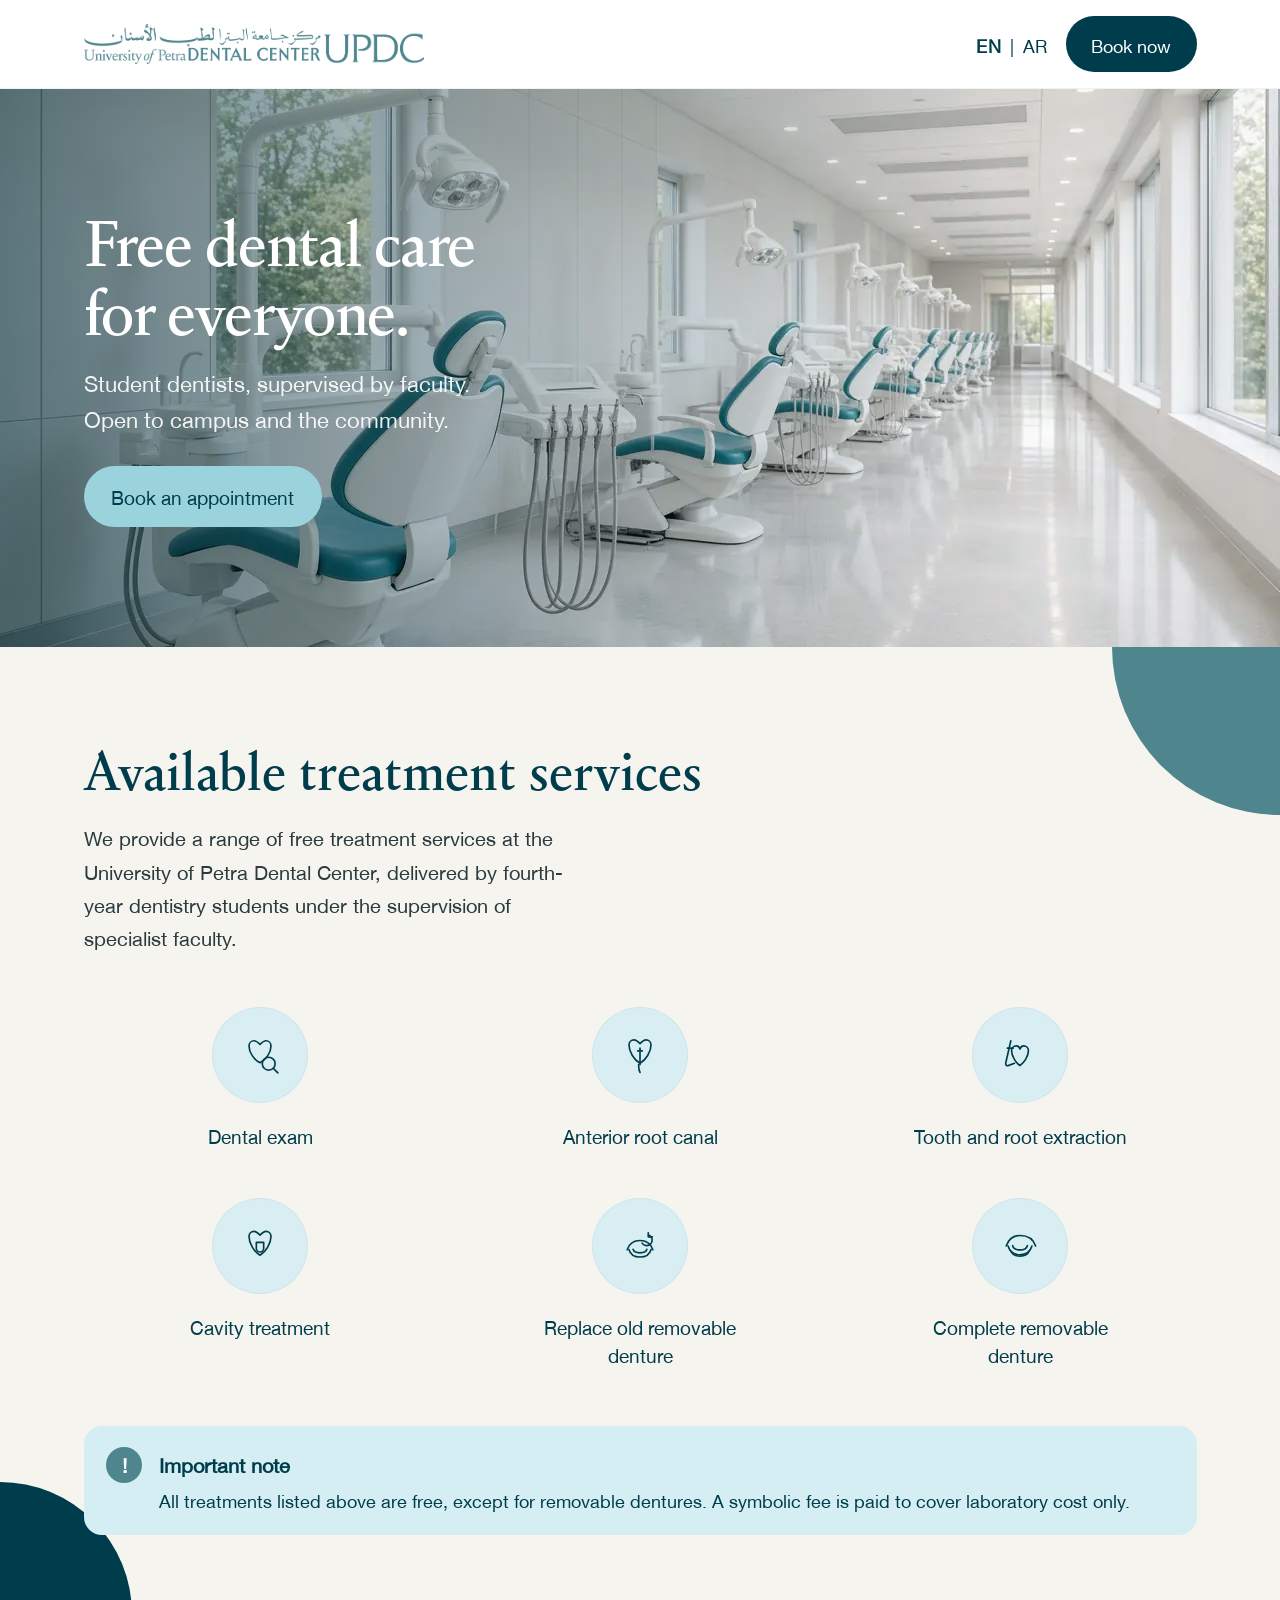
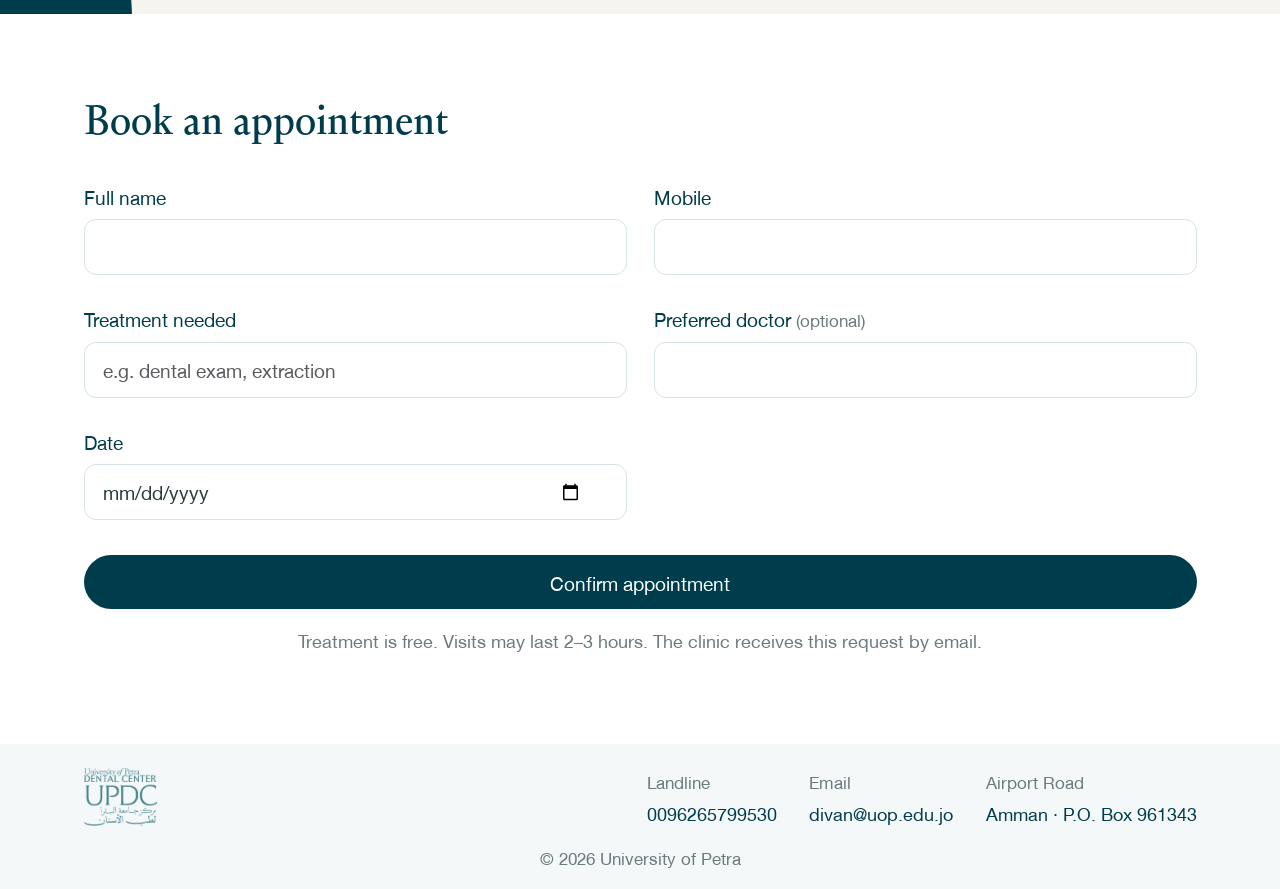
==== commit c5008f40: "Restore footer landline, email, and clinic address." ====
--- a/index.html
+++ b/index.html
@@ -193,9 +193,18 @@
         <div class="footer-bar">
           <img class="footer-logo" src="assets/images/logo-lockup.png" width="90" height="72" alt="UPDC" />
           <div class="footer-contact">
-            <a href="tel:+96265799530">0096265799530</a>
-            <span class="footer-sep" aria-hidden="true">·</span>
-            <a href="mailto:divan@uop.edu.jo">divan@uop.edu.jo</a>
+            <div class="footer-item">
+              <span class="footer-label">Landline</span>
+              <a href="tel:+96265799530">0096265799530</a>
+            </div>
+            <div class="footer-item">
+              <span class="footer-label">Email</span>
+              <a href="mailto:divan@uop.edu.jo">divan@uop.edu.jo</a>
+            </div>
+            <div class="footer-item">
+              <span class="footer-label">Airport Road</span>
+              <span>Amman · P.O. Box 961343</span>
+            </div>
           </div>
         </div>
         <p class="footer-copy">© <span data-year>2026</span> University of Petra</p>
--- a/css/style.css
+++ b/css/style.css
@@ -478,7 +478,7 @@
 
 .site-footer {
   background: var(--wash);
-  padding: 1.15rem 0 0.9rem;
+  padding: 1.3rem 0 1rem;
   color: var(--teal-deep);
 }
 
@@ -487,20 +487,32 @@
   flex-wrap: wrap;
   align-items: center;
   justify-content: space-between;
-  gap: 0.7rem 1.4rem;
+  gap: 0.9rem 1.6rem;
 }
 
 .footer-logo {
-  height: 52px;
+  height: 58px;
   width: auto;
 }
 
 .footer-contact {
   display: flex;
   flex-wrap: wrap;
-  align-items: center;
-  gap: 0.35rem 0.85rem;
+  align-items: flex-start;
+  gap: 0.85rem 1.8rem;
   font-size: 1.02rem;
+}
+
+.footer-item {
+  display: flex;
+  flex-direction: column;
+  gap: 0.12rem;
+}
+
+.footer-label {
+  display: block;
+  font-size: 0.92rem;
+  color: var(--muted);
 }
 
 .footer-contact a {
@@ -509,16 +521,12 @@
 
 .footer-contact a:hover {
   text-decoration: underline;
-}
-
-.footer-sep {
-  color: var(--muted);
 }
 
 .footer-copy {
   text-align: center;
   color: var(--muted);
-  margin: 0.75rem 0 0;
+  margin: 0.85rem 0 0;
   font-size: 0.95rem;
 }
 
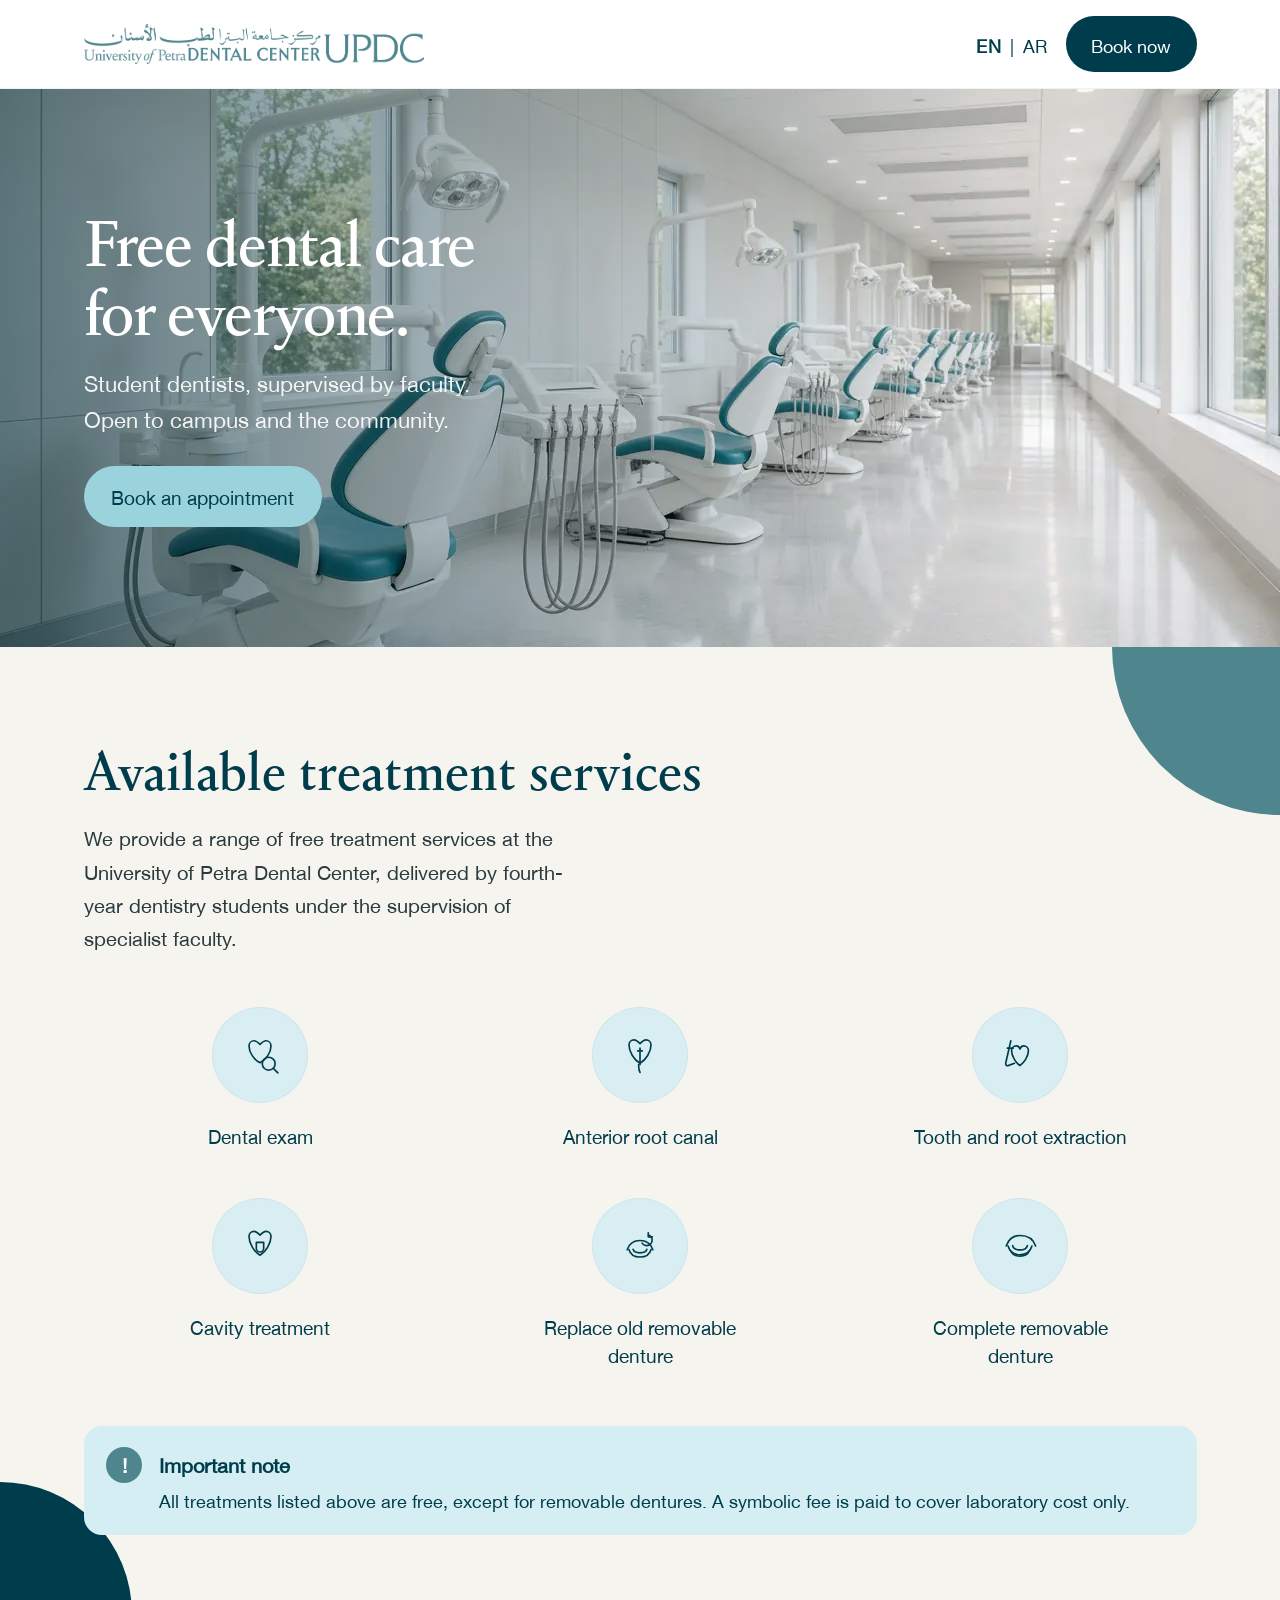
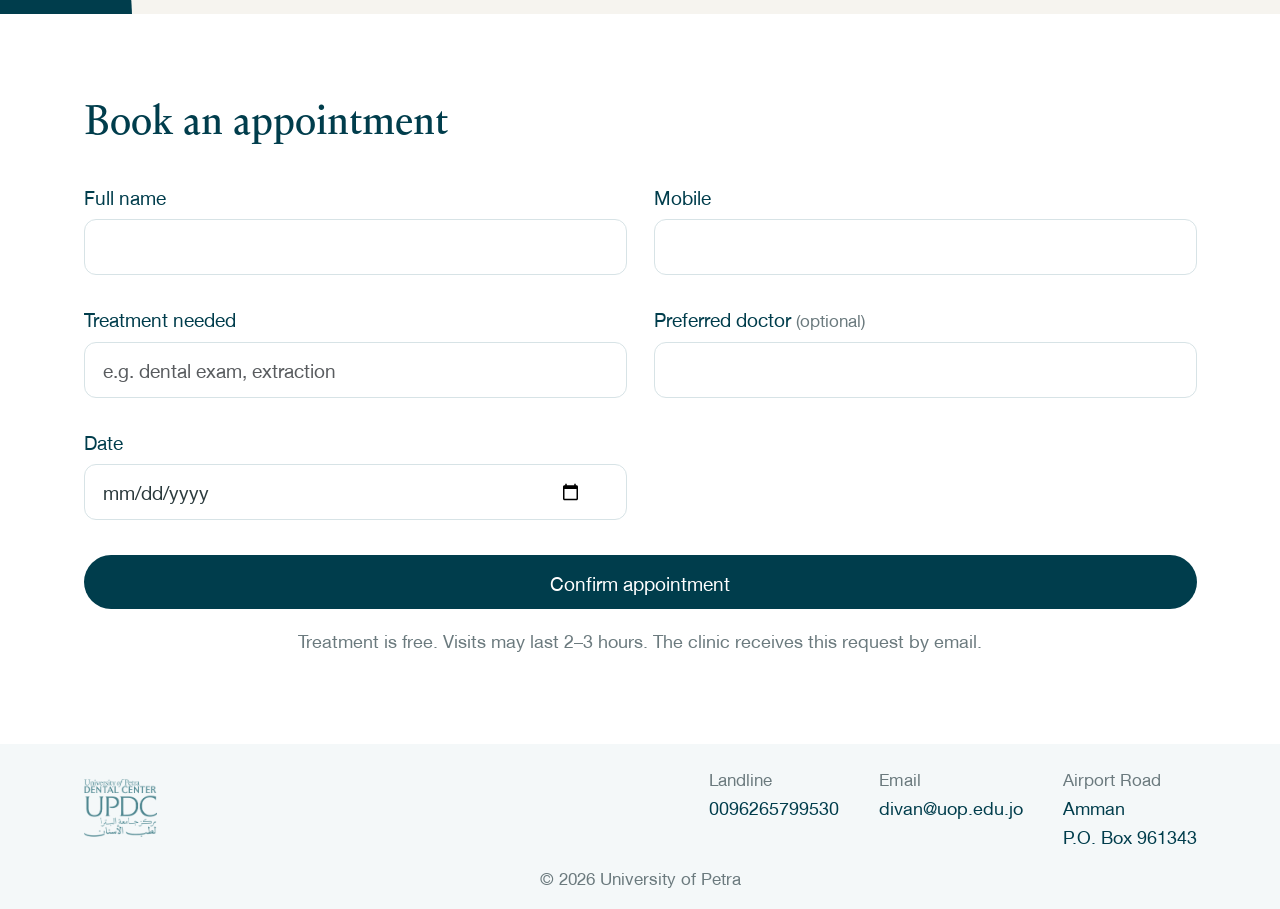
==== commit d6e42bc3: "Stack footer contact values under their labels." ====
--- a/index.html
+++ b/index.html
@@ -203,7 +203,8 @@
             </div>
             <div class="footer-item">
               <span class="footer-label">Airport Road</span>
-              <span>Amman · P.O. Box 961343</span>
+              <span>Amman</span>
+              <span>P.O. Box 961343</span>
             </div>
           </div>
         </div>
--- a/css/style.css
+++ b/css/style.css
@@ -499,20 +499,23 @@
   display: flex;
   flex-wrap: wrap;
   align-items: flex-start;
-  gap: 0.85rem 1.8rem;
+  gap: 1rem 2.2rem;
   font-size: 1.02rem;
 }
 
 .footer-item {
   display: flex;
   flex-direction: column;
-  gap: 0.12rem;
+  align-items: flex-start;
+  gap: 0.2rem;
+  line-height: 1.35;
 }
 
 .footer-label {
   display: block;
   font-size: 0.92rem;
   color: var(--muted);
+  margin-bottom: 0.05rem;
 }
 
 .footer-contact a {
@@ -661,33 +664,45 @@
 
 @media (min-width: 1500px) {
   html {
-    font-size: 21px;
+    font-size: 19.5px; /* slightly larger than default, not oversized */
+  }
+
+  .lang-switch {
+    font-size: 0.88rem;
+    line-height: 1.2;
+  }
+
+  .btn-book {
+    font-size: 0.88rem;
+    line-height: 1.2;
+    padding: 0.48rem 1.2rem;
+    min-height: 42px;
   }
 
   .hero h1 {
-    font-size: clamp(3rem, 4.4vw, 5.1rem);
+    font-size: clamp(2.5rem, 4vw, 4.5rem);
   }
 
   .services-title {
-    font-size: clamp(2.6rem, 3.4vw, 3.7rem);
+    font-size: clamp(2.25rem, 3vw, 3.3rem);
   }
 
   .book h2 {
-    font-size: 2.9rem;
+    font-size: 2.5rem;
   }
 
   .hero-slide img,
   .hero-slide {
-    min-height: 680px;
-    height: 680px;
+    min-height: 620px;
+    height: 620px;
   }
 
   .service-icon {
-    width: 110px;
-    height: 110px;
+    width: 102px;
+    height: 102px;
   }
 
   .service-card h3 {
-    font-size: 1.16rem;
-  }
-}
+    font-size: 1.1rem;
+  }
+}
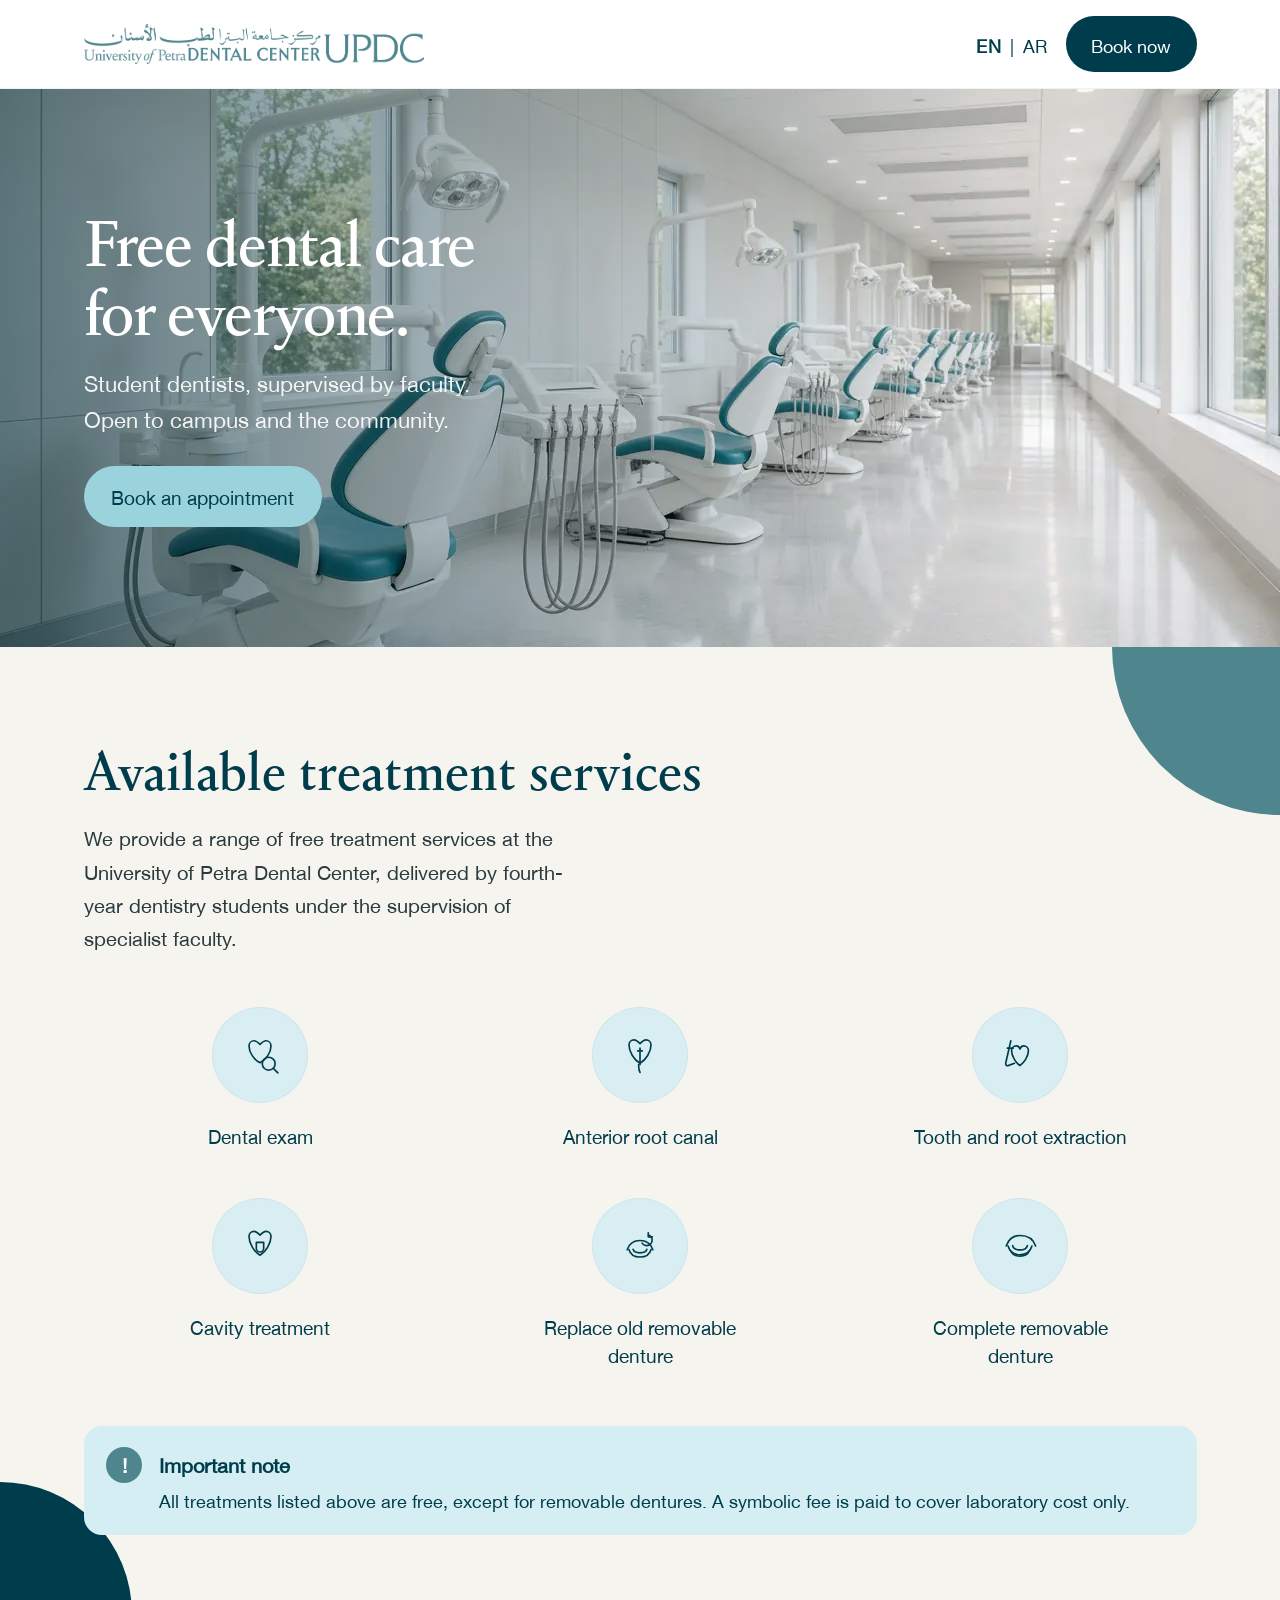
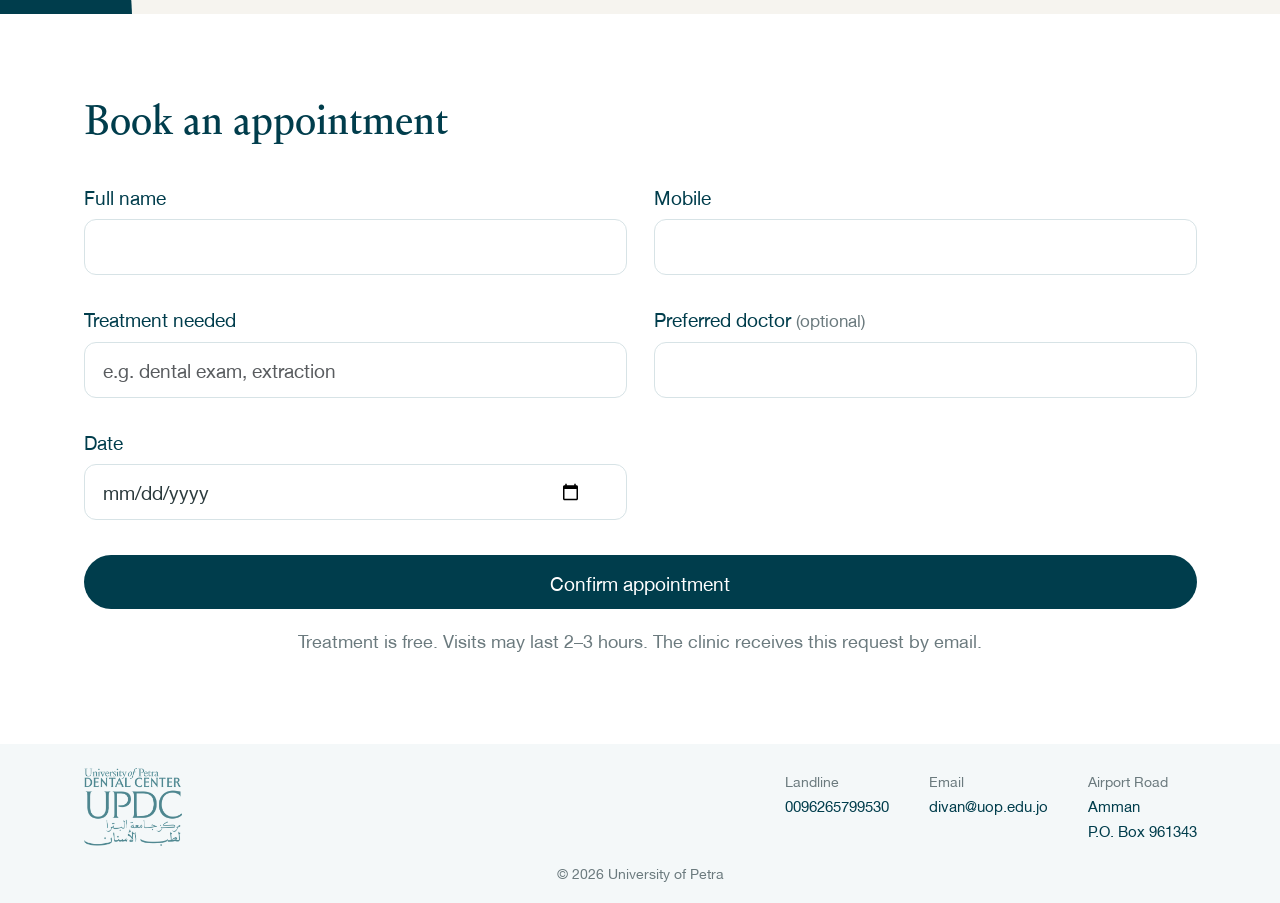
==== commit 2498057d: "Enlarge the footer logo and reduce footer text size." ====
--- a/index.html
+++ b/index.html
@@ -191,7 +191,7 @@
     <footer class="site-footer">
       <div class="container">
         <div class="footer-bar">
-          <img class="footer-logo" src="assets/images/logo-lockup.png" width="90" height="72" alt="UPDC" />
+          <img class="footer-logo" src="assets/images/logo-lockup.png" width="120" height="96" alt="UPDC" />
           <div class="footer-contact">
             <div class="footer-item">
               <span class="footer-label">Landline</span>
--- a/css/style.css
+++ b/css/style.css
@@ -491,7 +491,7 @@
 }
 
 .footer-logo {
-  height: 58px;
+  height: 78px;
   width: auto;
 }
 
@@ -500,7 +500,7 @@
   flex-wrap: wrap;
   align-items: flex-start;
   gap: 1rem 2.2rem;
-  font-size: 1.02rem;
+  font-size: 0.86rem;
 }
 
 .footer-item {
@@ -513,7 +513,7 @@
 
 .footer-label {
   display: block;
-  font-size: 0.92rem;
+  font-size: 0.76rem;
   color: var(--muted);
   margin-bottom: 0.05rem;
 }
@@ -530,7 +530,7 @@
   text-align: center;
   color: var(--muted);
   margin: 0.85rem 0 0;
-  font-size: 0.95rem;
+  font-size: 0.8rem;
 }
 
 .modal-content {
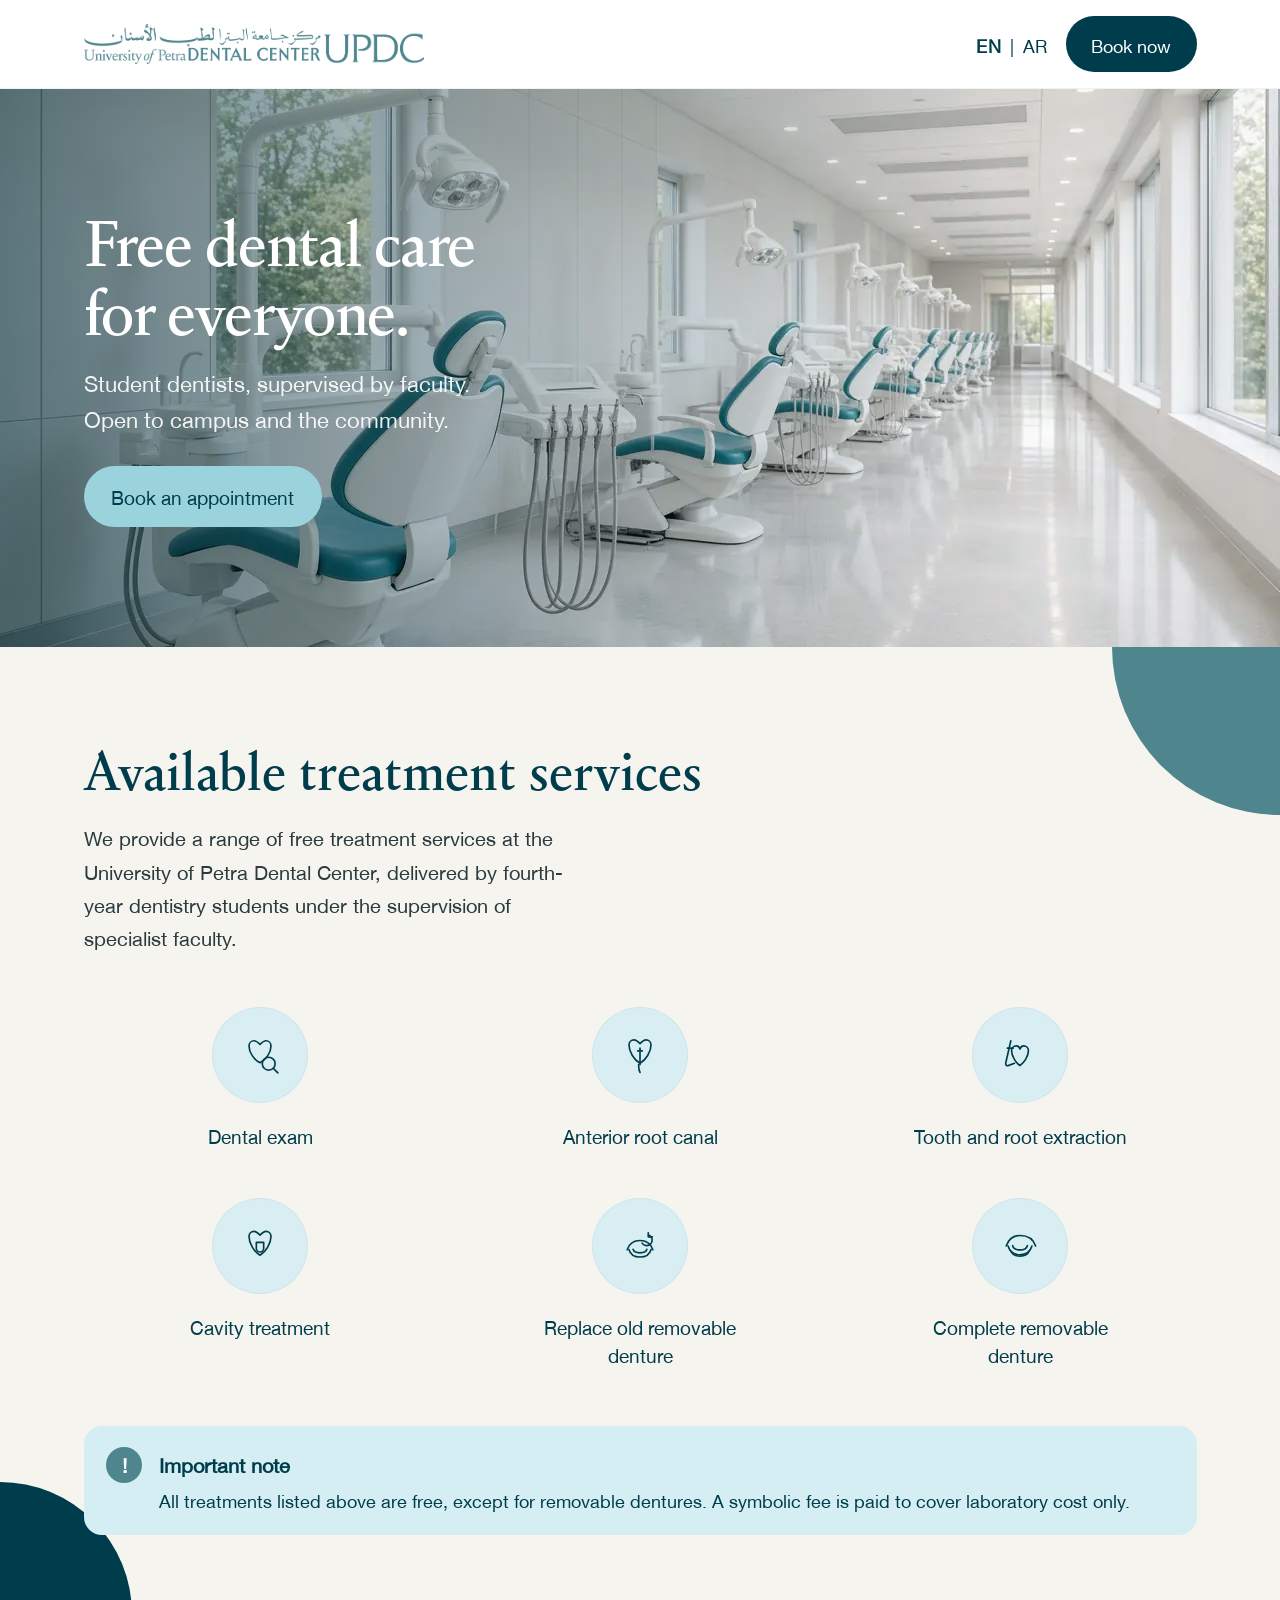
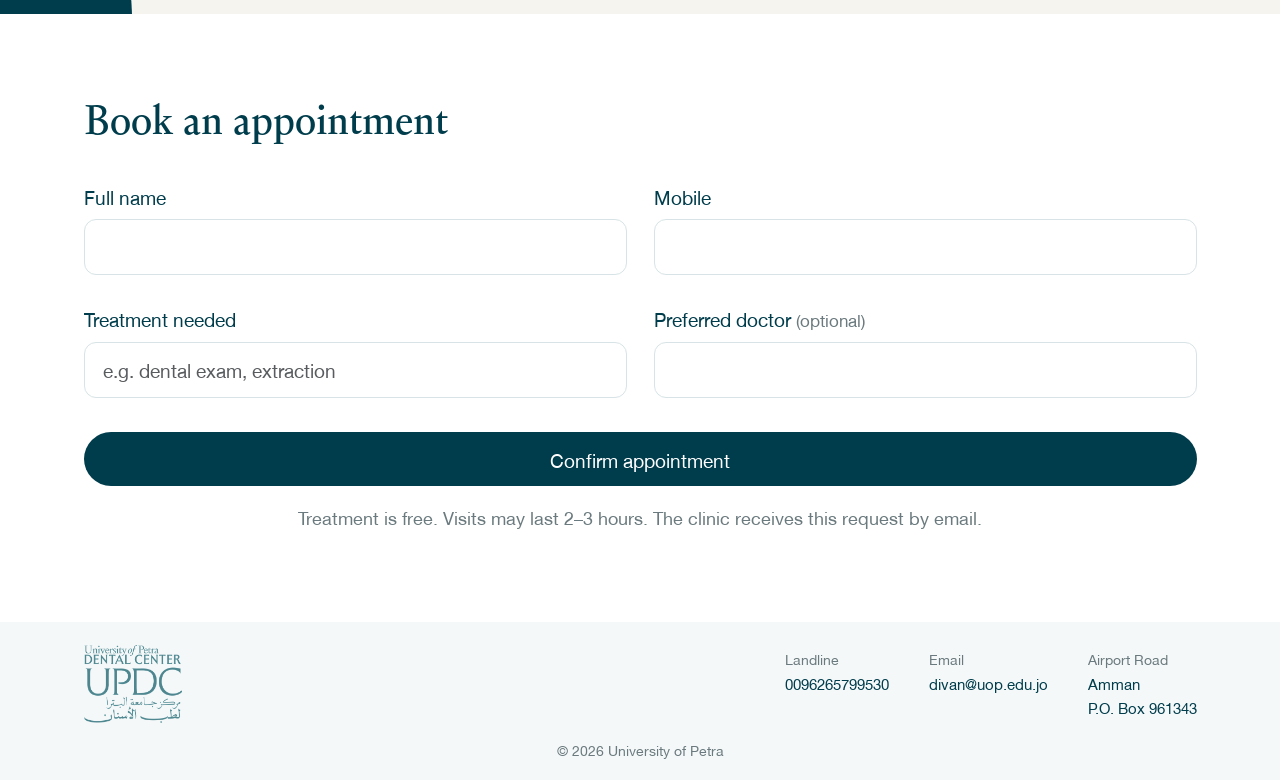
==== commit f4e635c1: "Remove the appointment date from the booking form and clinic email." ====
--- a/index.html
+++ b/index.html
@@ -171,11 +171,6 @@
               <label class="form-label" for="doctor">Preferred doctor <span class="optional-hint">(optional)</span></label>
               <input class="form-control" id="doctor" name="doctor" type="text" autocomplete="off" />
             </div>
-            <div class="col-md-6">
-              <label class="form-label" for="date">Date</label>
-              <input class="form-control" id="date" name="date" type="date" required />
-              <div class="invalid-feedback">Please choose a date.</div>
-            </div>
             <div class="col-12">
               <button class="btn-confirm" type="submit">Confirm appointment</button>
               <p class="form-note">Treatment is free. Visits may last 2–3 hours. The clinic receives this request by email.</p>
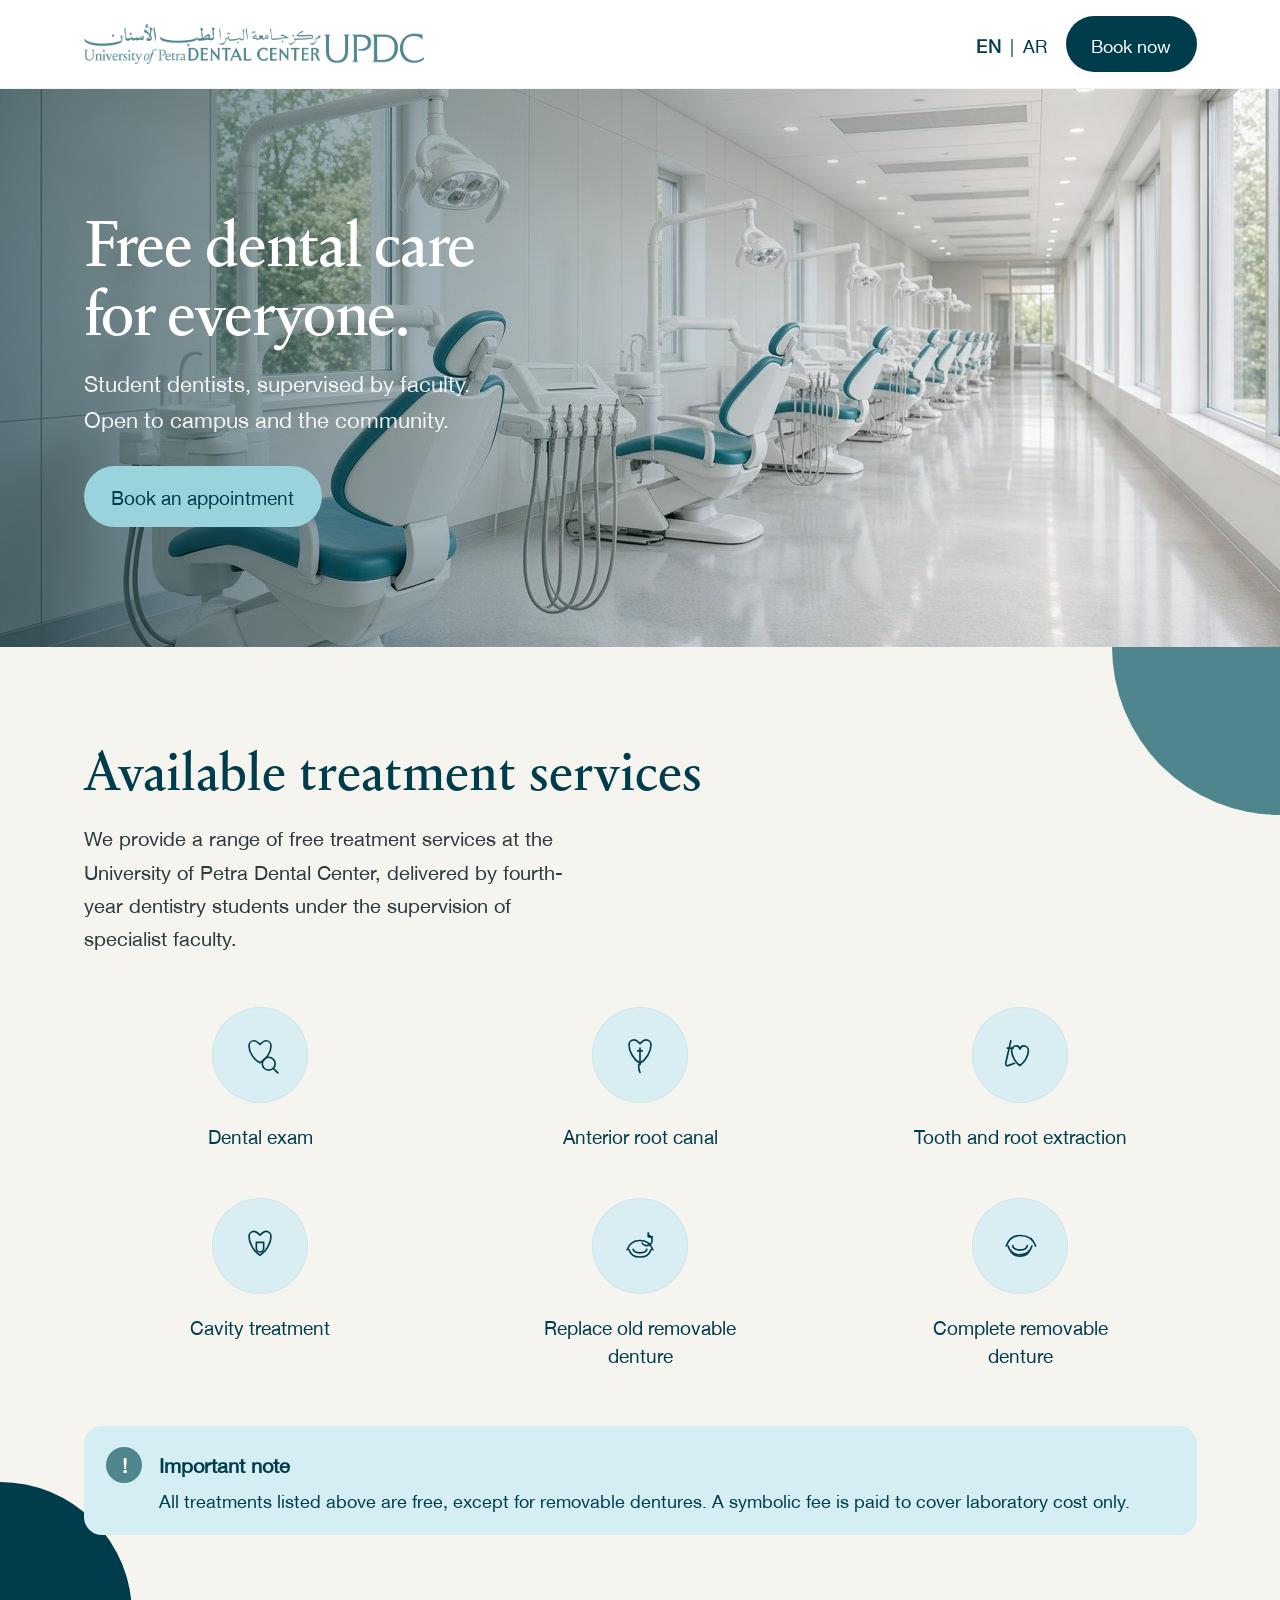
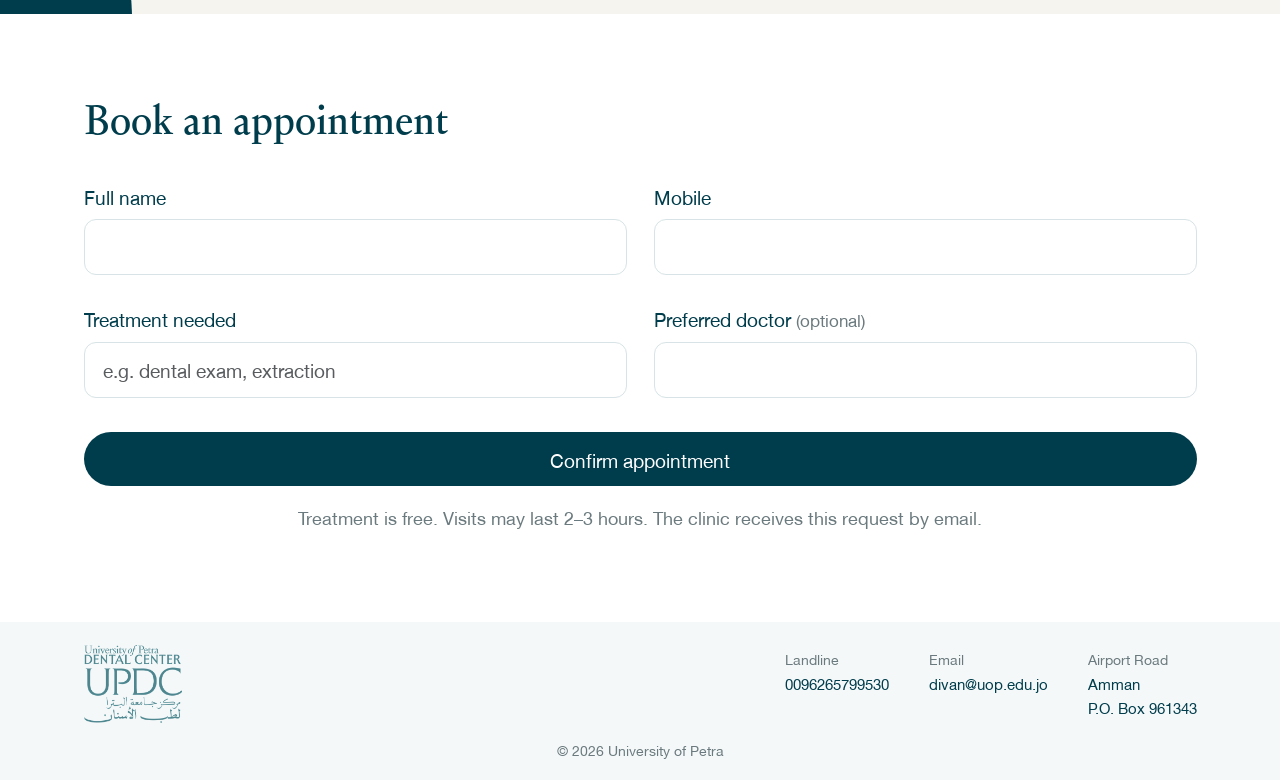
==== commit 1595cb85: "Use JPEG hero image so the clinic page works on IIS without WebP." ====
--- a/index.html
+++ b/index.html
@@ -9,7 +9,7 @@
       content="Book a free appointment at the University of Petra Dental Center. Eligible dentistry students treat patients under faculty supervision."
     />
     <link rel="icon" href="assets/images/favicon.png" type="image/png" />
-    <link rel="preload" as="image" href="assets/images/slide-2.webp" type="image/webp" />
+    <link rel="preload" as="image" href="assets/images/slide-2.jpg" type="image/jpeg" />
     <link rel="preload" as="font" href="assets/fonts/A2Mazarin-Regular.otf" type="font/otf" crossorigin />
     <link rel="preload" as="font" href="assets/fonts/HelveticaNeueLTArabic.ttf" type="font/ttf" crossorigin />
     <link rel="stylesheet" href="vendor/bootstrap.min.css" />
@@ -35,10 +35,7 @@
 
     <section class="hero" aria-label="Clinic highlights">
       <div class="hero-slide">
-        <picture>
-          <source srcset="assets/images/slide-2.webp" type="image/webp" />
-          <img src="assets/images/slide-2.jpg" width="1280" height="720" alt="Teaching clinic with a row of dental chairs" fetchpriority="high" />
-        </picture>
+        <img src="assets/images/slide-2.jpg" width="1280" height="720" alt="Teaching clinic with a row of dental chairs" fetchpriority="high" />
       </div>
       <div class="hero-overlay" aria-hidden="true"></div>
       <div class="hero-copy">
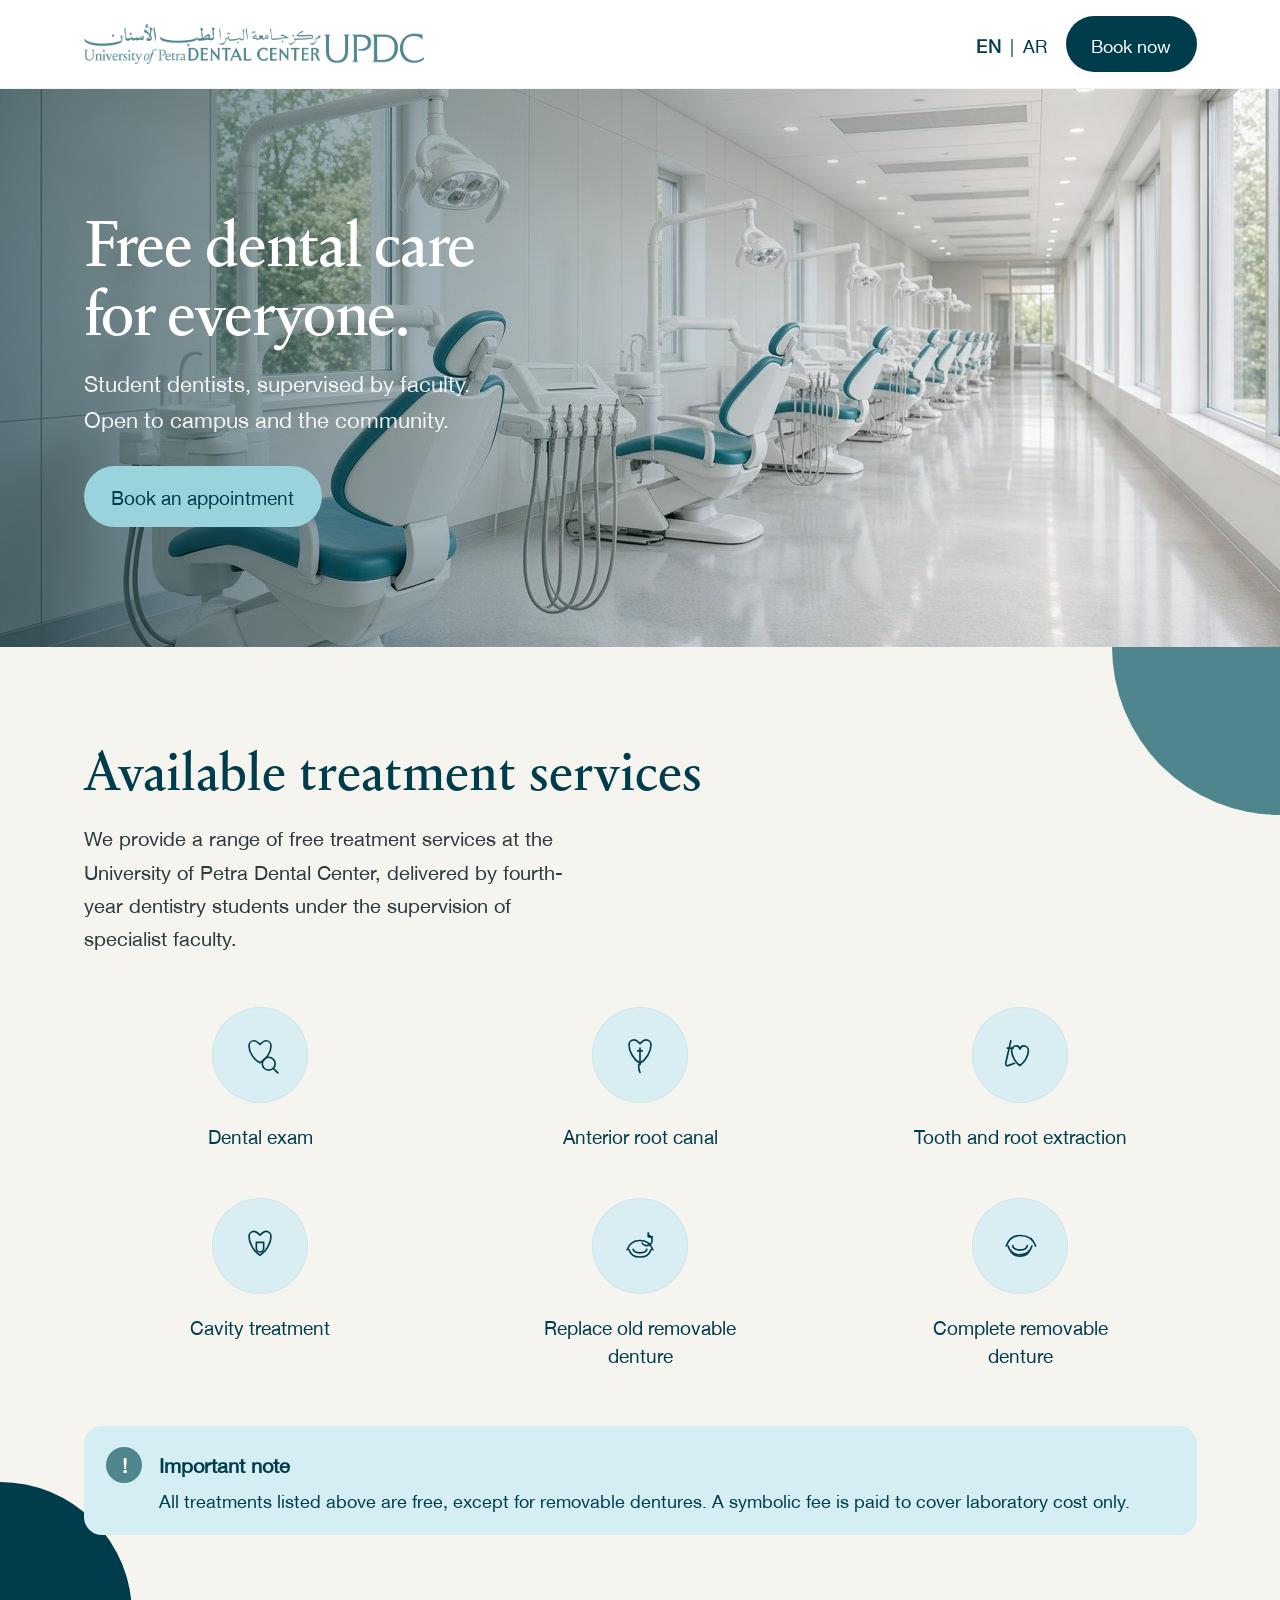
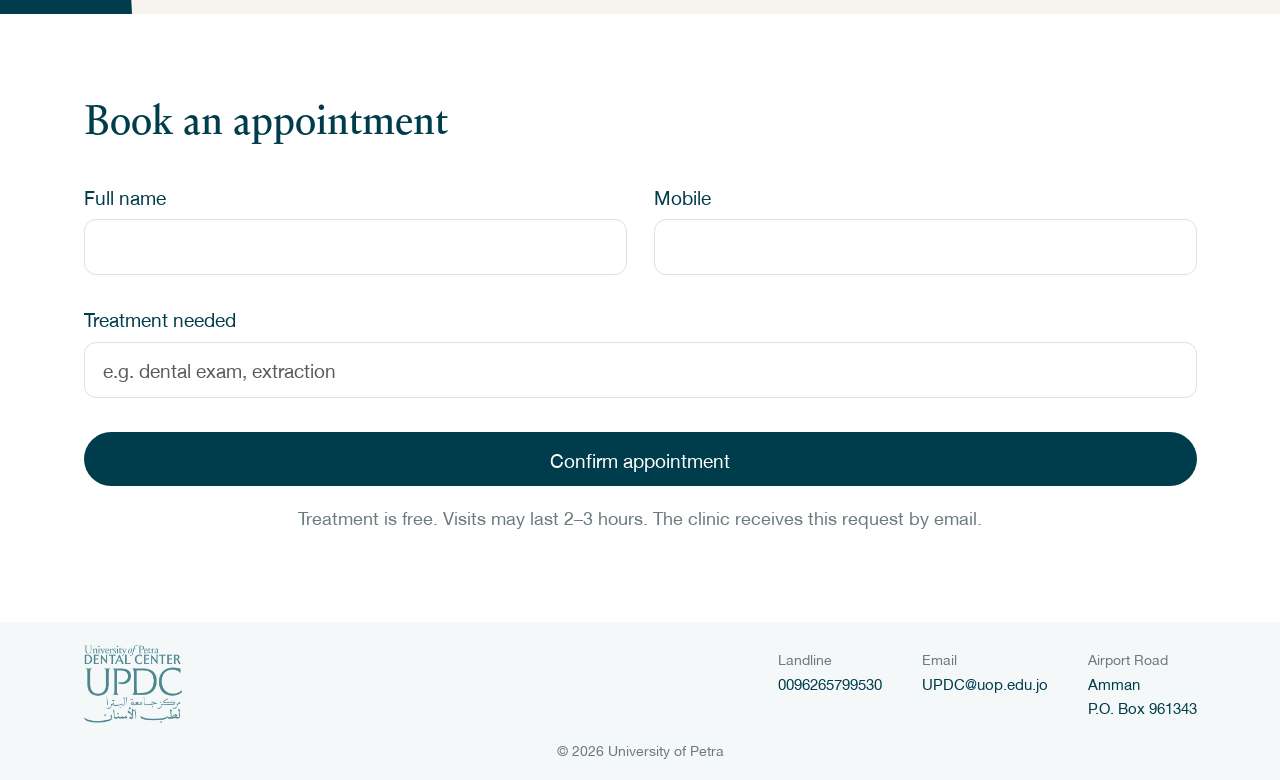
==== commit 6b1721e8: "Match the footer email to the clinic inbox and remove the preferred doctor field." ====
--- a/index.html
+++ b/index.html
@@ -159,14 +159,10 @@
               <input class="form-control" id="mobile" name="mobile" type="tel" inputmode="tel" autocomplete="tel" required />
               <div class="invalid-feedback">Please enter a mobile number.</div>
             </div>
-            <div class="col-md-6">
+            <div class="col-12">
               <label class="form-label" for="treatment">Treatment needed</label>
               <input class="form-control" id="treatment" name="treatment" type="text" placeholder="e.g. dental exam, extraction" required />
               <div class="invalid-feedback">Please enter the treatment you need.</div>
-            </div>
-            <div class="col-md-6">
-              <label class="form-label" for="doctor">Preferred doctor <span class="optional-hint">(optional)</span></label>
-              <input class="form-control" id="doctor" name="doctor" type="text" autocomplete="off" />
             </div>
             <div class="col-12">
               <button class="btn-confirm" type="submit">Confirm appointment</button>
@@ -191,7 +187,7 @@
             </div>
             <div class="footer-item">
               <span class="footer-label">Email</span>
-              <a href="mailto:divan@uop.edu.jo">divan@uop.edu.jo</a>
+              <a href="mailto:UPDC@uop.edu.jo">UPDC@uop.edu.jo</a>
             </div>
             <div class="footer-item">
               <span class="footer-label">Airport Road</span>
--- a/css/style.css
+++ b/css/style.css
@@ -398,11 +398,6 @@
   font-family: var(--display-ar);
 }
 
-.optional-hint {
-  color: var(--muted);
-  font-size: 0.88em;
-}
-
 .form-label {
   color: var(--teal-deep);
   font-size: 1.08rem;
